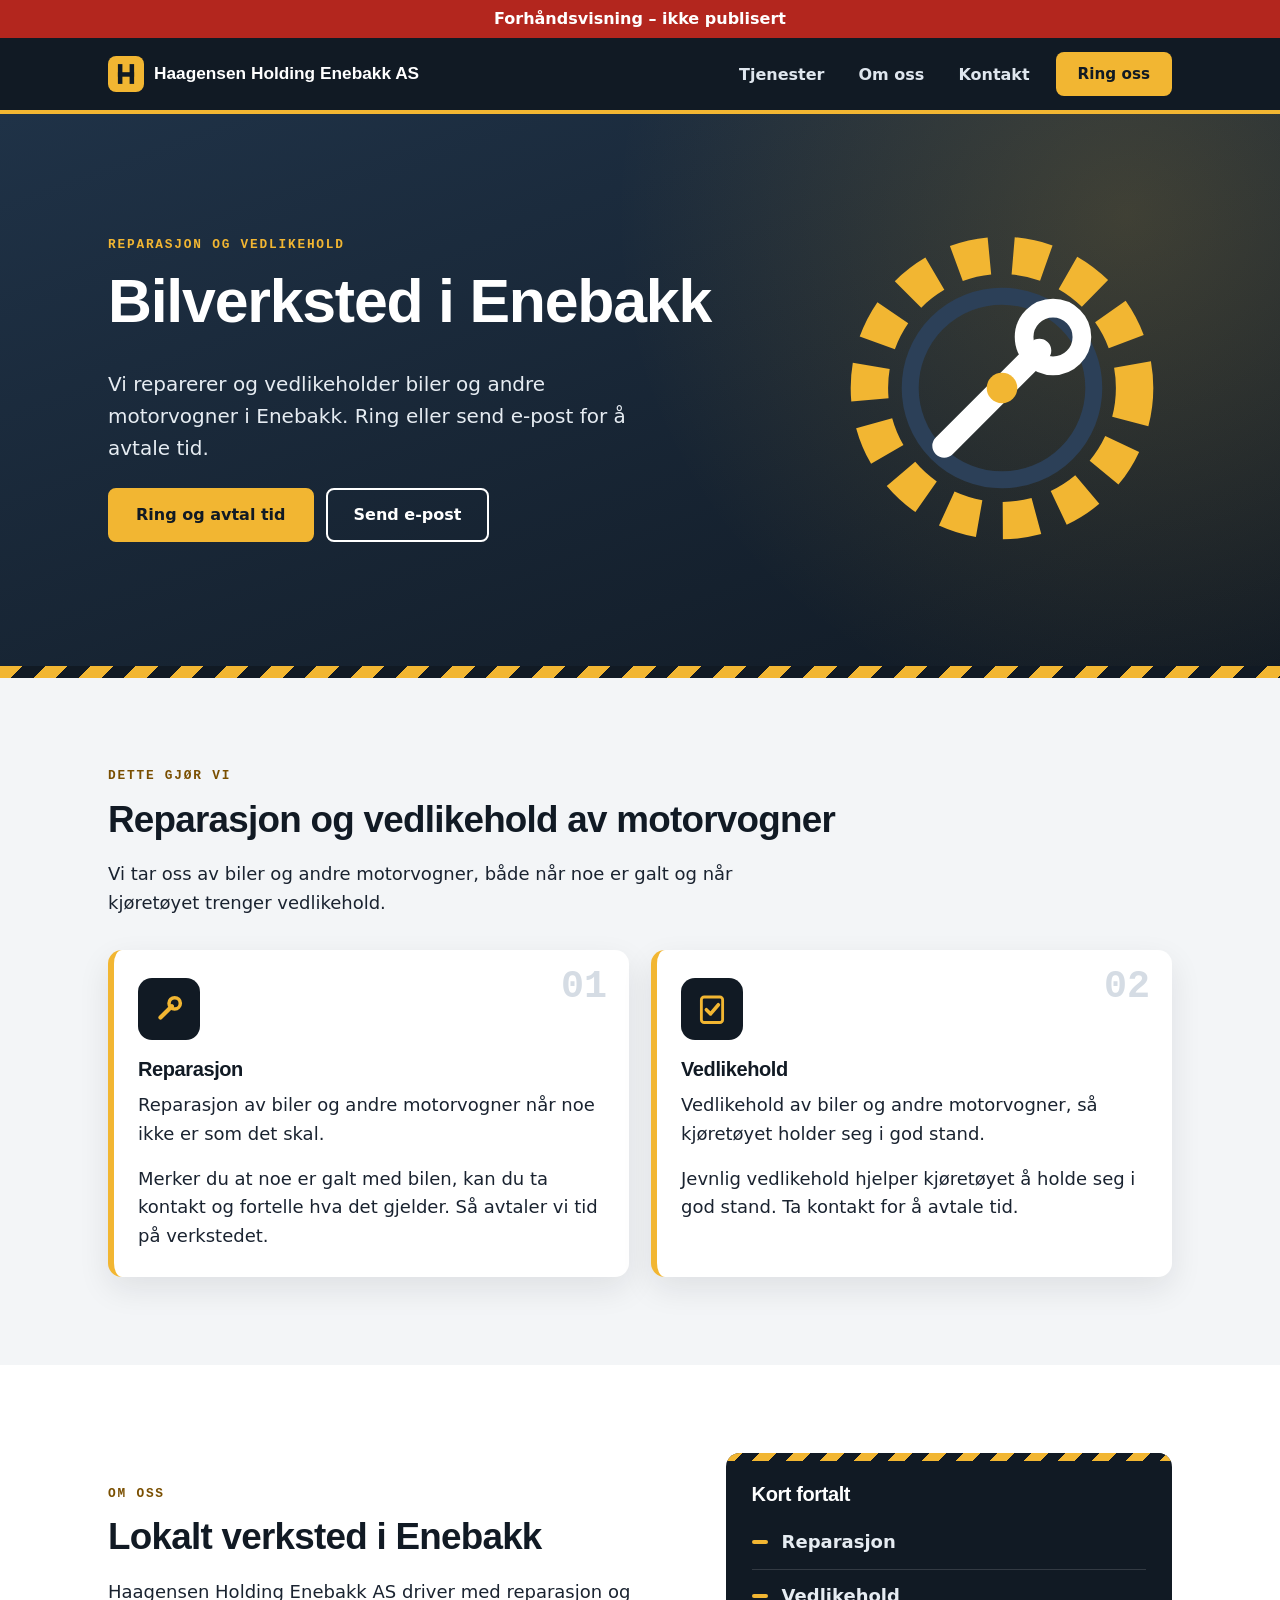
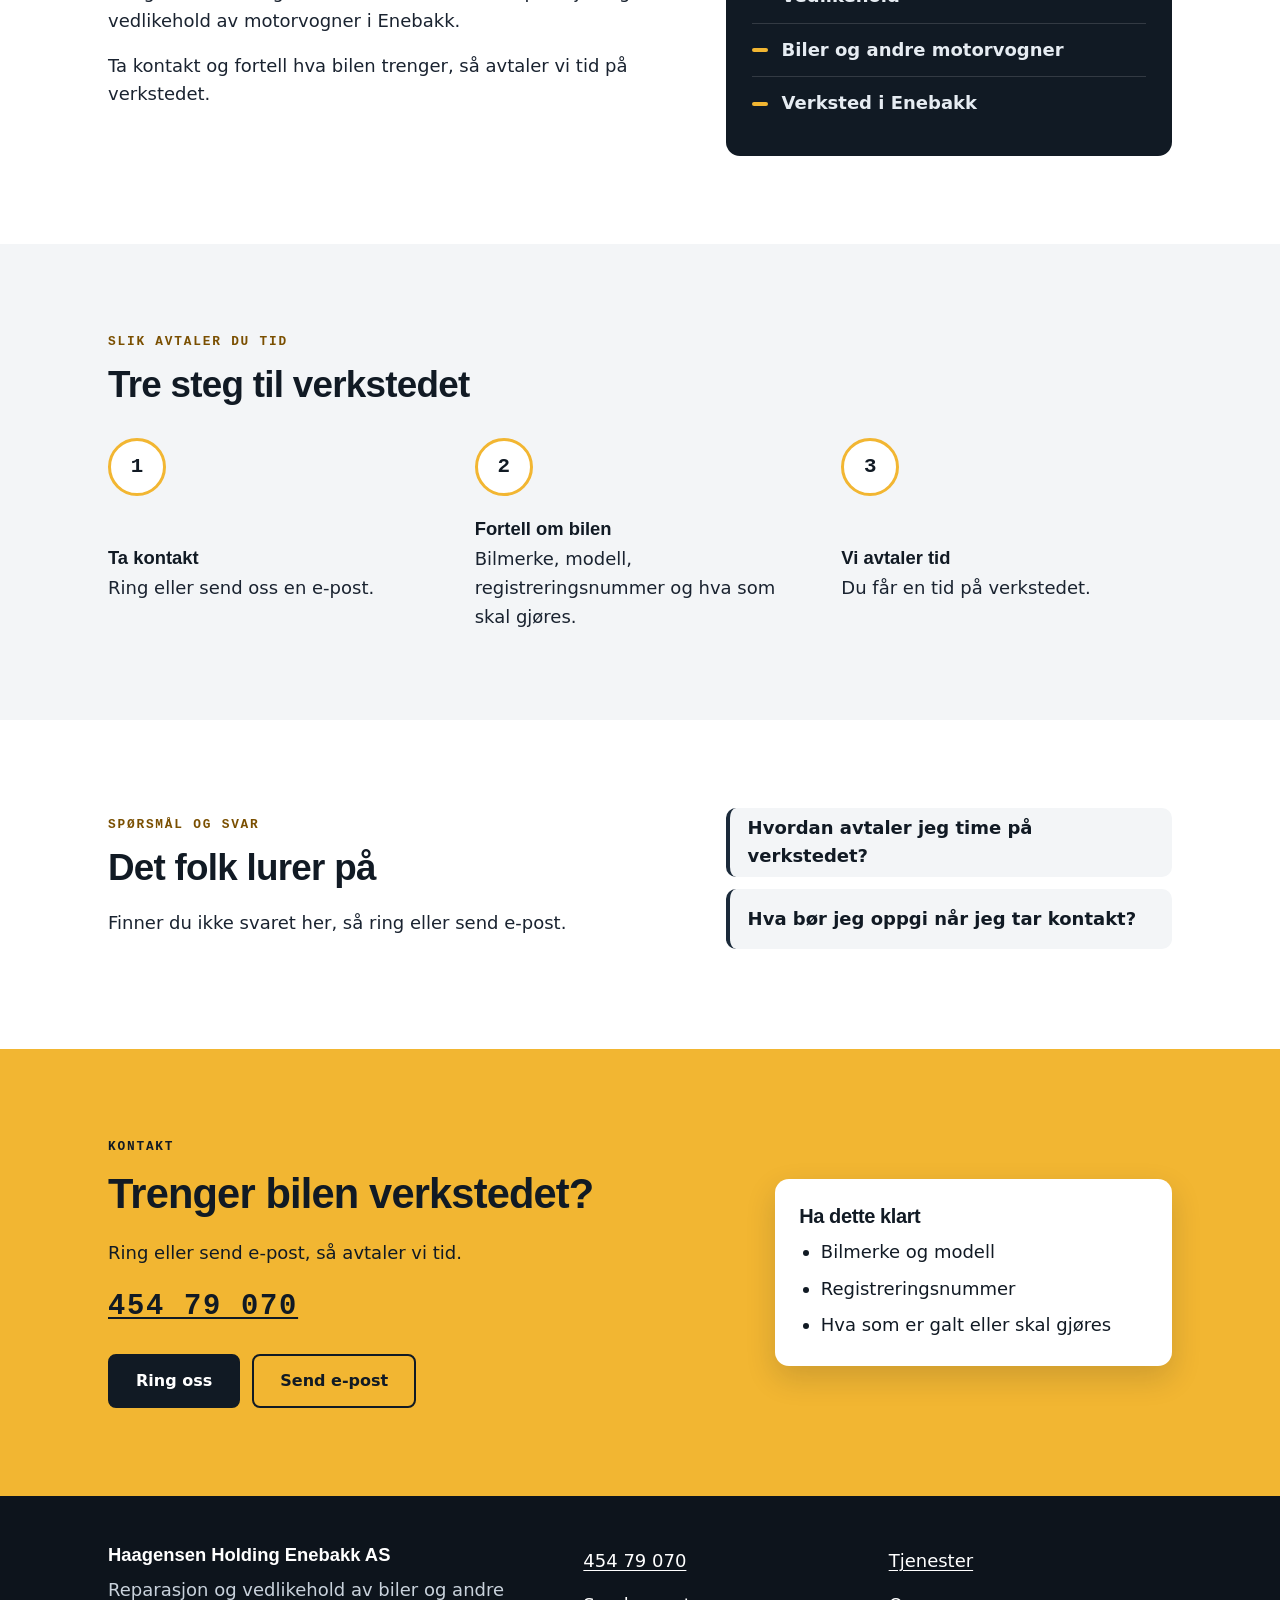
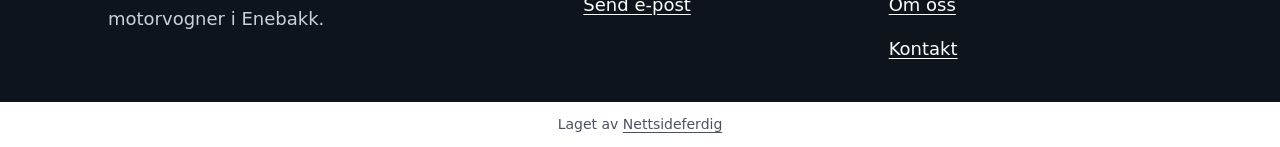
==== index.html @ ebe2b18f "Forhåndsvisning" ====
<!doctype html>
<html lang="nb">
<head>
<meta charset="utf-8">
<meta name="viewport" content="width=device-width, initial-scale=1">
<title>Bilverksted Enebakk – Haagensen Holding Enebakk AS</title>
<meta name="description" content="Bilverksted i Enebakk. Vi reparerer og vedlikeholder biler og andre motorvogner. Ta kontakt på telefon eller e-post for å avtale tid.">
<link rel="canonical" href="https://andersmathisen7-design.github.io/side-haagensen-holding-enebakk-as-47ea4298/">
<meta property="og:type" content="website">
<meta property="og:locale" content="nb_NO">
<meta property="og:site_name" content="Haagensen Holding Enebakk AS">
<meta property="og:title" content="Bilverksted Enebakk – Haagensen Holding Enebakk AS">
<meta property="og:description" content="Bilverksted i Enebakk. Vi reparerer og vedlikeholder biler og andre motorvogner. Ta kontakt på telefon eller e-post for å avtale tid.">
<meta property="og:url" content="https://andersmathisen7-design.github.io/side-haagensen-holding-enebakk-as-47ea4298/">
<meta http-equiv="Content-Security-Policy" content="default-src 'none'; style-src 'self'; img-src 'self'; manifest-src 'self'; worker-src 'self'; script-src 'self'">
<link rel="stylesheet" href="./style.css">
<meta name="theme-color" content="#1b2a3a">
<link rel="manifest" href="./manifest.webmanifest">
<link rel="icon" href="./icon.svg" type="image/svg+xml">
<script src="./pwa.js" defer></script>
<meta name="robots" content="noindex,nofollow">
<script type="application/ld+json">{"@context":"https://schema.org","@type":"AutoRepair","name":"Haagensen Holding Enebakk AS","description":"Bilverksted i Enebakk. Vi reparerer og vedlikeholder biler og andre motorvogner. Ta kontakt på telefon eller e-post for å avtale tid.","email":"post@haagensen-holding.no","areaServed":"Enebakk","url":"https://andersmathisen7-design.github.io/side-haagensen-holding-enebakk-as-47ea4298","telephone":"454 79 070"}</script>
</head>
<body>
<div class="forhandsstripe">Forhåndsvisning – ikke publisert</div>
<header class="topp"><div class="in"><a class="logo" href="./"><svg class="merke" viewBox="0 0 40 40" aria-hidden="true"><rect width="40" height="40" rx="9" fill="#f2b632"/><rect x="11" y="9" width="5" height="22" fill="#111a24"/><rect x="24" y="9" width="5" height="22" fill="#111a24"/><rect x="11" y="18" width="18" height="5" fill="#111a24"/></svg><span>Haagensen Holding Enebakk AS</span></a><a class="ring" href="tel:45479070">Ring oss</a><nav aria-label="Hovedmeny"><ul><li><a href="./#tjenester">Tjenester</a></li><li><a href="./#om-oss">Om oss</a></li><li><a href="./#kontakt">Kontakt</a></li></ul></nav></div></header>
<main>
<section class="hero"><div class="in"><div class="hero-tekst"><p class="over">Reparasjon og vedlikehold</p><h1>Bilverksted i Enebakk</h1><p class="ingress">Vi reparerer og vedlikeholder biler og andre motorvogner i Enebakk. Ring eller send e-post for å avtale tid.</p><div class="knapper"><a class="knapp" href="tel:45479070">Ring og avtal tid</a><a class="knapp lys" href="mailto:post@haagensen-holding.no">Send e-post</a></div></div><svg class="hero-dekor" viewBox="0 0 200 200" aria-hidden="true"><circle cx="100" cy="100" r="78" fill="none" stroke="#f2b632" stroke-width="22" stroke-dasharray="20 14"/><circle cx="100" cy="100" r="54" fill="none" stroke="#2c4058" stroke-width="10"/><line x1="66" y1="134" x2="122" y2="78" stroke="#ffffff" stroke-width="14" stroke-linecap="round"/><circle cx="130" cy="70" r="17" fill="none" stroke="#ffffff" stroke-width="11"/><circle cx="100" cy="100" r="9" fill="#f2b632"/></svg></div></section><section id="tjenester"><div class="in"><p class="over">Dette gjør vi</p><h2>Reparasjon og vedlikehold av motorvogner</h2><p>Vi tar oss av biler og andre motorvogner, både når noe er galt og når kjøretøyet trenger vedlikehold.</p><div class="kort-rutenett"><article class="tjeneste"><span class="nr" aria-hidden="true">01</span><div class="ikon" aria-hidden="true"><svg viewBox="0 0 48 48"><line x1="12" y1="36" x2="28" y2="20" stroke="currentColor" stroke-width="6" stroke-linecap="round"/><circle cx="32" cy="16" r="8" fill="none" stroke="currentColor" stroke-width="5"/></svg></div><h3>Reparasjon</h3><p>Reparasjon av biler og andre motorvogner når noe ikke er som det skal.</p><p>Merker du at noe er galt med bilen, kan du ta kontakt og fortelle hva det gjelder. Så avtaler vi tid på verkstedet.</p></article><article class="tjeneste"><span class="nr" aria-hidden="true">02</span><div class="ikon" aria-hidden="true"><svg viewBox="0 0 48 48"><rect x="9" y="7" width="30" height="36" rx="4" fill="none" stroke="currentColor" stroke-width="4"/><polyline points="16,25 22,31 33,18" fill="none" stroke="currentColor" stroke-width="5" stroke-linecap="round" stroke-linejoin="round"/></svg></div><h3>Vedlikehold</h3><p>Vedlikehold av biler og andre motorvogner, så kjøretøyet holder seg i god stand.</p><p>Jevnlig vedlikehold hjelper kjøretøyet å holde seg i god stand. Ta kontakt for å avtale tid.</p></article></div></div></section><section id="om-oss" class="hvit"><div class="in delt"><div><p class="over">Om oss</p><h2>Lokalt verksted i Enebakk</h2><p>Haagensen Holding Enebakk AS driver med reparasjon og vedlikehold av motorvogner i Enebakk.</p><p>Ta kontakt og fortell hva bilen trenger, så avtaler vi tid på verkstedet.</p></div><div class="skilt"><h3>Kort fortalt</h3><ul><li>Reparasjon</li><li>Vedlikehold</li><li>Biler og andre motorvogner</li><li>Verksted i Enebakk</li></ul></div></div></section><section><div class="in"><p class="over">Slik avtaler du tid</p><h2>Tre steg til verkstedet</h2><ol class="steg"><li><span class="nr" aria-hidden="true">1</span><div><strong>Ta kontakt</strong><p>Ring eller send oss en e-post.</p></div></li><li><span class="nr" aria-hidden="true">2</span><div><strong>Fortell om bilen</strong><p>Bilmerke, modell, registreringsnummer og hva som skal gjøres.</p></div></li><li><span class="nr" aria-hidden="true">3</span><div><strong>Vi avtaler tid</strong><p>Du får en tid på verkstedet.</p></div></li></ol></div></section><section class="hvit faq"><div class="in delt"><div><p class="over">Spørsmål og svar</p><h2>Det folk lurer på</h2><p>Finner du ikke svaret her, så ring eller send e-post.</p></div><div><details><summary>Hvordan avtaler jeg time på verkstedet?</summary><p>Ring eller send oss en e-post og fortell hva bilen trenger, så avtaler vi tid.</p></details><details><summary>Hva bør jeg oppgi når jeg tar kontakt?</summary><p>Oppgi gjerne bilmerke, modell og registreringsnummer, og kort hva som er galt eller hva som skal gjøres.</p></details></div></div></section><section id="kontakt" class="kontaktband"><div class="in"><div><p class="over">Kontakt</p><h2>Trenger bilen verkstedet?</h2><p>Ring eller send e-post, så avtaler vi tid.</p><p class="tlf"><a href="tel:45479070">454 79 070</a></p><div class="knapper"><a class="knapp mork" href="tel:45479070">Ring oss</a><a class="knapp strek" href="mailto:post@haagensen-holding.no">Send e-post</a></div></div><div class="lapp"><h3>Ha dette klart</h3><ul><li>Bilmerke og modell</li><li>Registreringsnummer</li><li>Hva som er galt eller skal gjøres</li></ul></div></div></section>
</main>
<footer class="bunn"><div class="in"><div><p><strong>Haagensen Holding Enebakk AS</strong></p><p>Reparasjon og vedlikehold av biler og andre motorvogner i Enebakk.</p></div><ul><li><a href="tel:45479070">454 79 070</a></li><li><a href="mailto:post@haagensen-holding.no">Send e-post</a></li></ul><nav aria-label="Sider"><ul><li><a href="./#tjenester">Tjenester</a></li><li><a href="./#om-oss">Om oss</a></li><li><a href="./#kontakt">Kontakt</a></li></ul></nav></div></footer>
<p class="nf-byra">Laget av <a href="https://nettsideferdig.no/">Nettsideferdig</a></p>
</body>
</html>
---- style.css ----
/* Fast fra Sidefabrikken: bestillingswidgeten. */
:root { --nf-farge: #1b2a3a; }
#nf-bestill [hidden] { display: none !important; }
#nf-bestill button { font: inherit; padding: 0.5rem 0.9rem; margin: 0.2rem; border: 1px solid var(--nf-farge); border-radius: 6px; background: #fff; color: var(--nf-farge); cursor: pointer; }
#nf-bestill button:disabled { opacity: 0.6; }
#nf-bestill .nf-knapp { background: var(--nf-farge); color: #fff; }
#nf-bestill .nf-tjeneste { display: block; width: 100%; text-align: left; }
#nf-bestill .nf-tjeneste small, #nf-bestill .nf-vare small { display: block; color: #555; }
#nf-bestill .nf-felt { display: block; margin: 0.5rem 0; }
#nf-bestill input, #nf-bestill select, #nf-bestill textarea { font: inherit; padding: 0.4rem; border: 1px solid #c5cad3; border-radius: 4px; display: block; width: 100%; max-width: 24rem; }
#nf-bestill input[type="checkbox"], #nf-bestill input[type="radio"] { display: inline-block; width: auto; margin: 0 0.4rem 0 0; vertical-align: middle; }
#nf-bestill .nf-rad { display: flex; flex-wrap: wrap; gap: 0.5rem; }
#nf-bestill .nf-vare { padding: 0.4rem 0; border-bottom: 1px solid #e3e6eb; }
#nf-bestill .nf-feil, #nf-bestill .nf-utsolgt { color: #b3261e; }
#nf-bestill .nf-test { background: #fff4e5; padding: 0.4rem 0.8rem; border-radius: 6px; }
#nf-bestill .nf-oppsummering { font-weight: 600; }
#nf-bestill .nf-faner { display: flex; flex-wrap: wrap; gap: 0.25rem; margin: 0.5rem 0 1rem; }
#nf-bestill .nf-fane.nf-valgt, #nf-bestill .nf-dag.nf-valgt { background: var(--nf-farge); color: #fff; }
#nf-bestill .nf-adresse { position: relative; max-width: 24rem; }
#nf-bestill .nf-forslag { position: absolute; top: 100%; left: 0; right: 0; z-index: 10; max-height: 15rem; overflow-y: auto; background: #fff; border: 1px solid #c5cad3; border-radius: 4px; box-shadow: 0 4px 12px rgba(0, 0, 0, 0.15); }
#nf-bestill .nf-forslag button { display: block; width: 100%; margin: 0; border: 0; border-radius: 0; padding: 0.5rem 0.75rem; text-align: left; color: inherit; }
#nf-bestill .nf-forslag button:hover, #nf-bestill .nf-forslag button:focus { background: #f4f7fb; }
#nf-bestill .nf-dager { display: flex; flex-wrap: wrap; gap: 0.25rem; margin: 0.5rem 0; }
#nf-bestill .nf-dag.nf-full { text-decoration: line-through; color: #777; border-color: #c5cad3; }
#nf-bestill .nf-tillegg { margin: 0.5rem 0; }
#nf-bestill .nf-sporsmal { margin: 0.8rem 0; }
#nf-bestill .nf-hjelp { display: block; font-size: 0.875rem; color: #666; margin: 0.15rem 0 0.25rem; }
#nf-bestill .nf-sum { font-weight: 700; font-size: 1.15rem; }
#nf-bestill .nf-ja-nei { display: flex; gap: 1.5rem; margin-top: 0.25rem; }
.prisliste table { border-collapse: collapse; width: 100%; max-width: 36rem; }
.prisliste th, .prisliste td { text-align: left; padding: 0.4rem 0.6rem 0.4rem 0; border-bottom: 1px solid #e3e6eb; vertical-align: top; }
.prisliste td:last-child, .prisliste th:last-child { text-align: right; white-space: nowrap; padding-right: 0; }
.prisliste small { color: #555; }
.prisliste .prisinfo { font-size: 0.875rem; color: #555; }

main > section.melding, main > section.bestill { box-sizing: border-box; max-width: 42rem; margin: 0 auto; padding: 2.5rem 1.25rem 3.5rem; }
.nf-skjema .nf-felt { display: block; margin: 0.75rem 0; }
.nf-skjema label, .nf-skjema legend { display: block; font-weight: 600; }
.nf-skjema fieldset { border: 0; padding: 0; margin: 0.75rem 0; min-width: 0; }
.nf-skjema fieldset label { font-weight: 400; }
.nf-skjema input, .nf-skjema textarea { font: inherit; padding: 0.5rem; border: 1px solid #c5cad3; border-radius: 4px; display: block; width: 100%; max-width: 32rem; }
.nf-skjema input[type="radio"] { display: inline-block; width: auto; margin: 0 0.4rem 0 0; vertical-align: middle; }
.nf-skjema input:focus, .nf-skjema textarea:focus { outline: 2px solid var(--nf-farge); outline-offset: 1px; }
.nf-skjema button { font: inherit; font-weight: 600; border: 0; cursor: pointer; padding: 0.85rem 1.5rem; border-radius: 6px; background: var(--nf-farge); color: #fff; min-height: 44px; }
.nf-skjema .nf-info { font-size: 0.875rem; color: #555; }

/* Designet */
*{box-sizing:border-box}body{margin:0;font-family:system-ui,Segoe UI,Helvetica,Arial,sans-serif;font-size:17px;line-height:1.6;color:#1a2330;background:#f3f5f7}img{display:block;width:100%;height:auto}h1,h2,h3{font-family:Helvetica Neue,Helvetica,Arial,system-ui,sans-serif;font-weight:800;line-height:1.1;letter-spacing:-.02em;color:#111a24;margin:0 0 .55em}h1{font-size:2.5rem}h2{font-size:1.85rem}h3{font-size:1.25rem}p{margin:0 0 1rem;max-width:62ch}a{color:#1b2a3a;text-underline-offset:3px}a:focus-visible,summary:focus-visible{outline:3px solid #f2b632;outline-offset:3px}.in{width:100%;max-width:1120px;margin:0 auto;padding:0 18px}section{padding:60px 0}.hvit{background:#fff}.over{font-family:ui-monospace,SFMono-Regular,Menlo,Consolas,monospace;text-transform:uppercase;letter-spacing:.14em;font-size:.8rem;font-weight:700;color:#7a4f00;margin:0 0 .8rem}.topp{background:#111a24;color:#fff;border-bottom:4px solid #f2b632}.topp .in{display:flex;flex-wrap:wrap;align-items:center;justify-content:space-between;gap:0 12px;padding:8px 14px 2px}.logo{display:flex;align-items:center;gap:10px;min-height:48px;max-width:230px;color:#fff;text-decoration:none;font-family:Helvetica Neue,Helvetica,Arial,sans-serif;font-weight:800;font-size:.98rem;line-height:1.15}.merke{width:36px;height:36px;flex:none}.topp a.ring{display:inline-flex;align-items:center;justify-content:center;min-height:44px;padding:8px 16px;border-radius:8px;background:#f2b632;color:#111a24;font-weight:800;font-size:.95rem;text-decoration:none;white-space:nowrap}.topp a.ring:hover{background:#ffc94d}.topp nav{width:100%;margin-left:-8px}.topp nav ul{list-style:none;margin:0;padding:0;display:flex;flex-wrap:wrap;gap:0}.topp nav a{display:inline-flex;align-items:center;min-height:44px;padding:6px 8px;color:#dfe6ee;font-weight:600;font-size:.92rem;text-decoration:none}.topp nav a:hover{color:#fff;text-decoration:underline}.hero{position:relative;overflow:hidden;background-color:#1b2a3a;background-image:radial-gradient(circle at 88% 18%,rgba(242,182,50,.18) 0,rgba(242,182,50,0) 42%),linear-gradient(160deg,#1f3247 0%,#111a24 100%);color:#e6ecf2;padding:64px 0 84px}.hero::after{content:"";position:absolute;left:0;right:0;bottom:0;height:12px;background:repeating-linear-gradient(135deg,#f2b632 0 16px,#111a24 16px 32px)}.hero .in{position:relative;display:grid;grid-template-columns:1fr;gap:32px;align-items:center}.hero-tekst{position:relative;z-index:1}.hero h1{color:#fff;font-size:2.7rem}.hero .over{color:#f2b632}.hero .ingress{font-size:1.12rem;color:#e6ecf2;max-width:44ch}.hero-dekor{position:absolute;right:-80px;top:-70px;width:240px;height:240px;opacity:.2}.knapper{display:flex;flex-wrap:wrap;gap:12px;margin-top:1.5rem}.knapp{display:inline-flex;align-items:center;justify-content:center;flex:1 1 200px;max-width:340px;min-height:52px;padding:12px 26px;border-radius:8px;border:2px solid #f2b632;background:#f2b632;color:#111a24;font-family:inherit;font-weight:800;font-size:1rem;text-decoration:none}.knapp:hover{background:#ffc94d;border-color:#ffc94d}.knapp.lys{background:transparent;color:#fff;border-color:#fff}.knapp.lys:hover{background:#fff;color:#111a24}.knapp.mork{background:#111a24;border-color:#111a24;color:#fff}.knapp.mork:hover{background:#1f3247;border-color:#1f3247}.knapp.strek{background:transparent;border-color:#111a24;color:#111a24}.knapp.strek:hover{background:#111a24;color:#fff}.kort-rutenett{display:grid;grid-template-columns:1fr;gap:22px;margin-top:2rem}.tjeneste{position:relative;background:#fff;border-radius:14px;padding:28px 24px 26px;border-left:6px solid #f2b632;box-shadow:0 12px 32px rgba(17,26,36,.09)}.tjeneste p:last-child{margin-bottom:0}.ikon{display:flex;align-items:center;justify-content:center;width:62px;height:62px;margin-bottom:18px;border-radius:14px;background:#111a24;color:#f2b632}.ikon svg{width:34px;height:34px}.tjeneste .nr{position:absolute;right:22px;top:18px;font-family:ui-monospace,SFMono-Regular,Menlo,Consolas,monospace;font-size:2.4rem;font-weight:800;line-height:1;color:#d5dce4}.delt{display:grid;grid-template-columns:1fr;gap:30px;align-items:center}.skilt{position:relative;overflow:hidden;background:#111a24;color:#e6ecf2;border-radius:14px;padding:30px 26px 26px}.skilt::before{content:"";position:absolute;left:0;right:0;top:0;height:8px;background:repeating-linear-gradient(135deg,#f2b632 0 12px,#111a24 12px 24px)}.skilt h3{color:#fff}.skilt ul{list-style:none;margin:0;padding:0}.skilt li{position:relative;padding:12px 0 12px 30px;border-bottom:1px solid rgba(255,255,255,.14);font-weight:600}.skilt li:last-child{border-bottom:0}.skilt li::before{content:"";position:absolute;left:0;top:50%;width:16px;height:4px;margin-top:-2px;border-radius:2px;background:#f2b632}.steg{list-style:none;margin:2rem 0 0;padding:0;display:grid;grid-template-columns:1fr;gap:22px}.steg li{display:grid;grid-template-columns:58px 1fr;gap:16px;align-items:start}.steg .nr{display:flex;align-items:center;justify-content:center;width:58px;height:58px;border-radius:50%;border:3px solid #f2b632;background:#fff;font-family:ui-monospace,SFMono-Regular,Menlo,Consolas,monospace;font-weight:800;font-size:1.3rem;color:#111a24}.steg strong{display:block;margin:4px 0 2px;font-family:Helvetica Neue,Helvetica,Arial,sans-serif;font-size:1.15rem;color:#111a24}.steg p{margin:0}.faq details{background:#f3f5f7;border-radius:10px;padding:6px 18px;margin-bottom:12px;border-left:4px solid #1b2a3a}.faq summary{display:flex;align-items:center;min-height:48px;cursor:pointer;font-weight:700;color:#111a24}.faq details p{padding-bottom:8px}.kontaktband{position:relative;background:#f2b632;color:#111a24}.kontaktband .in{display:grid;grid-template-columns:1fr;gap:30px;align-items:center}.kontaktband h2{font-size:2.1rem}.kontaktband .over{color:#111a24}.kontaktband a:focus-visible{outline-color:#111a24}.tlf{margin:0 0 .3rem;font-family:ui-monospace,SFMono-Regular,Menlo,Consolas,monospace;font-size:1.5rem;font-weight:800;letter-spacing:.06em}.tlf a{display:inline-flex;align-items:center;min-height:44px;color:#111a24}.lapp{background:#fff;border-radius:14px;padding:26px 24px;box-shadow:0 12px 30px rgba(17,26,36,.16)}.lapp ul{margin:0;padding:0 0 0 1.2em}.lapp li{margin-bottom:.5rem}.lapp li:last-child{margin-bottom:0}.bunn{background:#0d141c;color:#c9d2dc;padding:44px 0 30px}.bunn .in{display:grid;grid-template-columns:1fr;gap:22px}.bunn strong{font-family:Helvetica Neue,Helvetica,Arial,sans-serif;font-size:1.15rem;color:#fff}.bunn p{margin-bottom:.4rem}.bunn a{color:#fff}.bunn ul{list-style:none;margin:0;padding:0}.bunn li a,.bunn a.lenke{display:inline-flex;align-items:center;min-height:44px}@media(min-width:640px){.kort-rutenett{grid-template-columns:1fr 1fr}.bunn .in{grid-template-columns:1.4fr 1fr}}@media(min-width:900px){body{font-size:18px}.in{padding:0 28px}section{padding:88px 0}h1{font-size:3rem}h2{font-size:2.3rem}.topp .in{flex-wrap:nowrap;padding:12px 28px}.logo{max-width:none;font-size:1.08rem}.topp nav{order:2;width:auto;margin-left:auto}.topp nav ul{gap:6px}.topp nav a{padding:8px 14px;font-size:1rem}.topp a.ring{order:3;padding:8px 22px}.hero{padding:104px 0 120px}.hero .in{grid-template-columns:1.3fr .7fr;gap:48px}.hero h1{font-size:3.8rem}.hero .ingress{font-size:1.25rem}.hero-dekor{position:static;width:100%;height:auto;max-width:340px;justify-self:end;opacity:1}.knapp{flex:0 1 auto}.delt{grid-template-columns:1.1fr .9fr;gap:72px}.steg{grid-template-columns:repeat(3,1fr);gap:36px}.steg li{grid-template-columns:1fr;gap:14px}.kontaktband .in{grid-template-columns:1.2fr .8fr;gap:72px}.kontaktband h2{font-size:2.6rem}.tlf{font-size:1.8rem}.bunn .in{grid-template-columns:1.6fr 1fr 1fr}}

/* Fast fra Sidefabrikken */
.forhandsstripe { display: block !important; position: relative !important; z-index: 2147483647 !important; background: #b3261e !important; color: #fff !important; text-align: center !important; padding: 0.5rem 1rem !important; font: 600 1rem/1.4 system-ui, sans-serif !important; visibility: visible !important; opacity: 1 !important; max-height: none !important; height: auto !important; min-height: 0 !important; overflow: visible !important; margin: 0 !important; top: auto !important; left: auto !important; right: auto !important; bottom: auto !important; width: auto !important; transform: none !important; clip-path: none !important; filter: none !important; text-indent: 0 !important; font-size: 1rem !important; }
.nf-byra { display: block !important; position: static !important; inset: auto !important; z-index: auto !important; background: #fff !important; color: #4a5160 !important; text-align: center !important; padding: 0.75rem 1rem !important; margin: 0 !important; width: auto !important; max-width: none !important; height: auto !important; min-height: 0 !important; max-height: none !important; overflow: visible !important; visibility: visible !important; opacity: 1 !important; transform: none !important; clip-path: none !important; filter: none !important; font: 400 0.875rem/1.5 system-ui, sans-serif !important; letter-spacing: normal !important; text-indent: 0 !important; text-transform: none !important; }
.nf-byra a { display: inline !important; position: static !important; color: inherit !important; text-decoration: underline !important; font: inherit !important; visibility: visible !important; opacity: 1 !important; pointer-events: auto !important; }
.nf-felle { display: none !important; position: absolute !important; left: -10000px !important; width: 1px !important; height: 1px !important; overflow: hidden !important; }
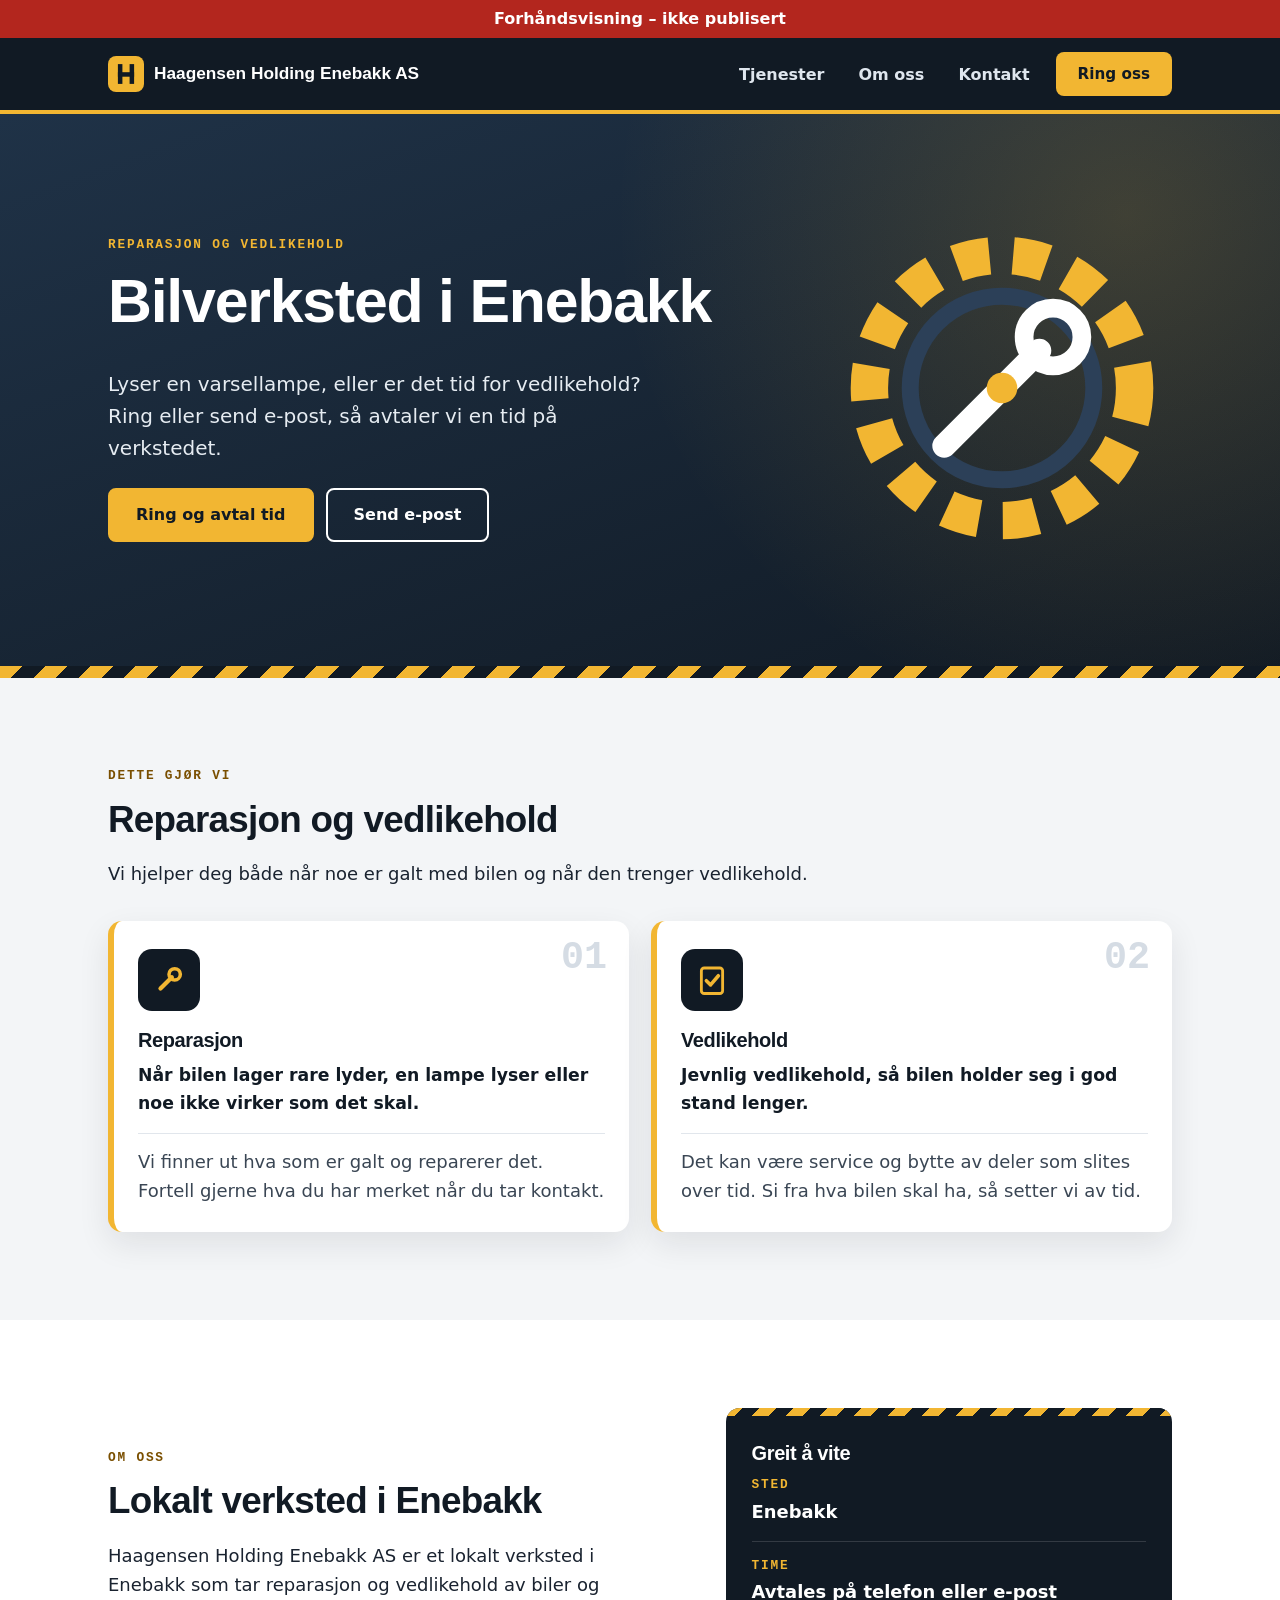
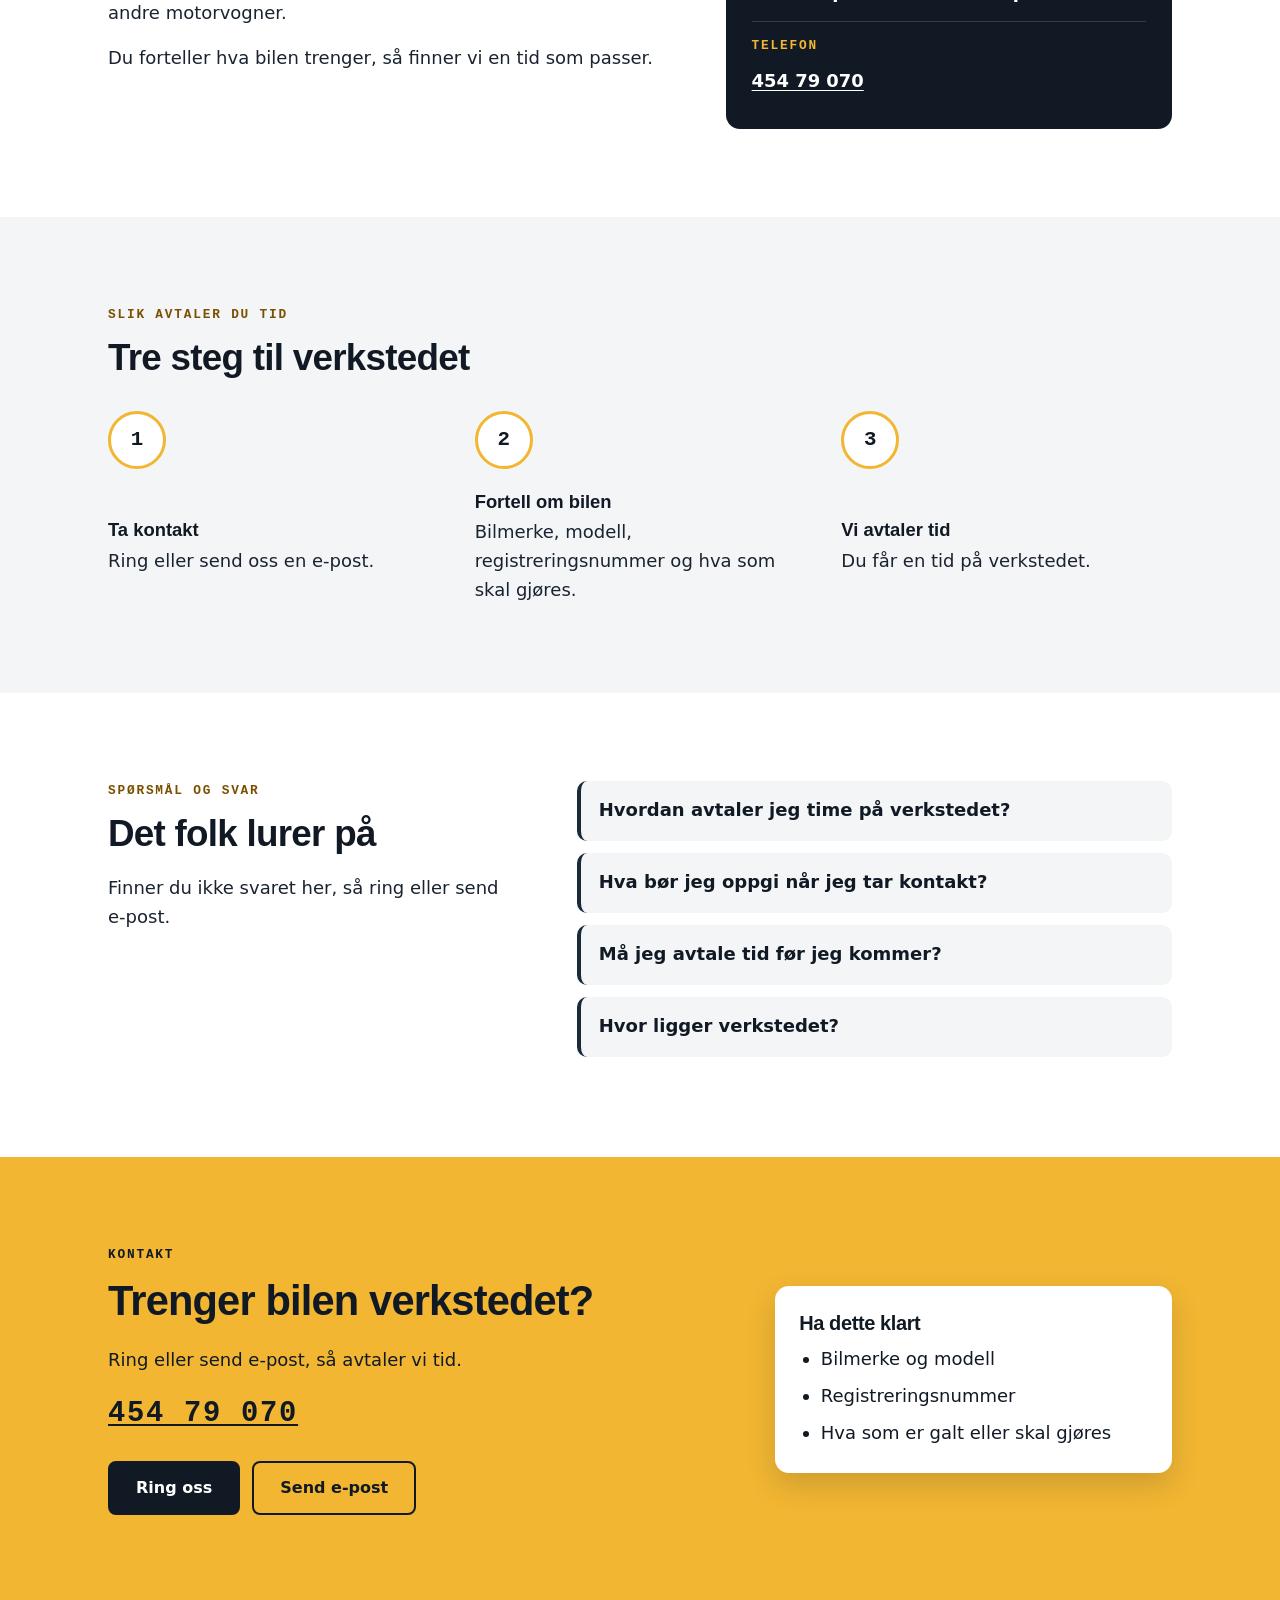
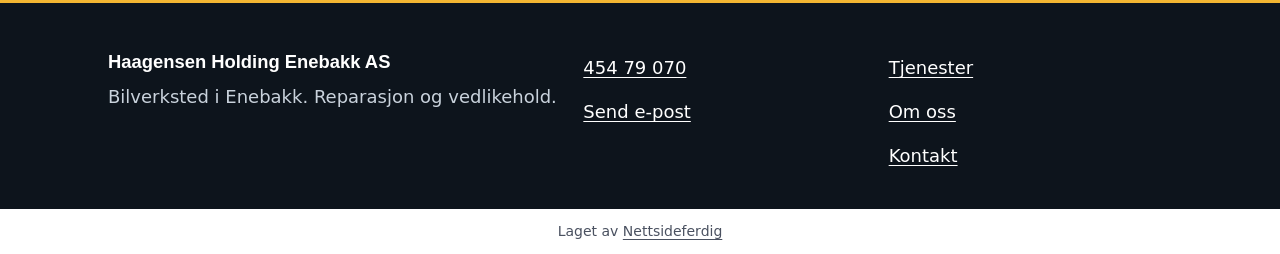
==== commit b37ee13e: "Forhåndsvisning" ====
--- a/index.html
+++ b/index.html
@@ -25,9 +25,9 @@
 <div class="forhandsstripe">Forhåndsvisning – ikke publisert</div>
 <header class="topp"><div class="in"><a class="logo" href="./"><svg class="merke" viewBox="0 0 40 40" aria-hidden="true"><rect width="40" height="40" rx="9" fill="#f2b632"/><rect x="11" y="9" width="5" height="22" fill="#111a24"/><rect x="24" y="9" width="5" height="22" fill="#111a24"/><rect x="11" y="18" width="18" height="5" fill="#111a24"/></svg><span>Haagensen Holding Enebakk AS</span></a><a class="ring" href="tel:45479070">Ring oss</a><nav aria-label="Hovedmeny"><ul><li><a href="./#tjenester">Tjenester</a></li><li><a href="./#om-oss">Om oss</a></li><li><a href="./#kontakt">Kontakt</a></li></ul></nav></div></header>
 <main>
-<section class="hero"><div class="in"><div class="hero-tekst"><p class="over">Reparasjon og vedlikehold</p><h1>Bilverksted i Enebakk</h1><p class="ingress">Vi reparerer og vedlikeholder biler og andre motorvogner i Enebakk. Ring eller send e-post for å avtale tid.</p><div class="knapper"><a class="knapp" href="tel:45479070">Ring og avtal tid</a><a class="knapp lys" href="mailto:post@haagensen-holding.no">Send e-post</a></div></div><svg class="hero-dekor" viewBox="0 0 200 200" aria-hidden="true"><circle cx="100" cy="100" r="78" fill="none" stroke="#f2b632" stroke-width="22" stroke-dasharray="20 14"/><circle cx="100" cy="100" r="54" fill="none" stroke="#2c4058" stroke-width="10"/><line x1="66" y1="134" x2="122" y2="78" stroke="#ffffff" stroke-width="14" stroke-linecap="round"/><circle cx="130" cy="70" r="17" fill="none" stroke="#ffffff" stroke-width="11"/><circle cx="100" cy="100" r="9" fill="#f2b632"/></svg></div></section><section id="tjenester"><div class="in"><p class="over">Dette gjør vi</p><h2>Reparasjon og vedlikehold av motorvogner</h2><p>Vi tar oss av biler og andre motorvogner, både når noe er galt og når kjøretøyet trenger vedlikehold.</p><div class="kort-rutenett"><article class="tjeneste"><span class="nr" aria-hidden="true">01</span><div class="ikon" aria-hidden="true"><svg viewBox="0 0 48 48"><line x1="12" y1="36" x2="28" y2="20" stroke="currentColor" stroke-width="6" stroke-linecap="round"/><circle cx="32" cy="16" r="8" fill="none" stroke="currentColor" stroke-width="5"/></svg></div><h3>Reparasjon</h3><p>Reparasjon av biler og andre motorvogner når noe ikke er som det skal.</p><p>Merker du at noe er galt med bilen, kan du ta kontakt og fortelle hva det gjelder. Så avtaler vi tid på verkstedet.</p></article><article class="tjeneste"><span class="nr" aria-hidden="true">02</span><div class="ikon" aria-hidden="true"><svg viewBox="0 0 48 48"><rect x="9" y="7" width="30" height="36" rx="4" fill="none" stroke="currentColor" stroke-width="4"/><polyline points="16,25 22,31 33,18" fill="none" stroke="currentColor" stroke-width="5" stroke-linecap="round" stroke-linejoin="round"/></svg></div><h3>Vedlikehold</h3><p>Vedlikehold av biler og andre motorvogner, så kjøretøyet holder seg i god stand.</p><p>Jevnlig vedlikehold hjelper kjøretøyet å holde seg i god stand. Ta kontakt for å avtale tid.</p></article></div></div></section><section id="om-oss" class="hvit"><div class="in delt"><div><p class="over">Om oss</p><h2>Lokalt verksted i Enebakk</h2><p>Haagensen Holding Enebakk AS driver med reparasjon og vedlikehold av motorvogner i Enebakk.</p><p>Ta kontakt og fortell hva bilen trenger, så avtaler vi tid på verkstedet.</p></div><div class="skilt"><h3>Kort fortalt</h3><ul><li>Reparasjon</li><li>Vedlikehold</li><li>Biler og andre motorvogner</li><li>Verksted i Enebakk</li></ul></div></div></section><section><div class="in"><p class="over">Slik avtaler du tid</p><h2>Tre steg til verkstedet</h2><ol class="steg"><li><span class="nr" aria-hidden="true">1</span><div><strong>Ta kontakt</strong><p>Ring eller send oss en e-post.</p></div></li><li><span class="nr" aria-hidden="true">2</span><div><strong>Fortell om bilen</strong><p>Bilmerke, modell, registreringsnummer og hva som skal gjøres.</p></div></li><li><span class="nr" aria-hidden="true">3</span><div><strong>Vi avtaler tid</strong><p>Du får en tid på verkstedet.</p></div></li></ol></div></section><section class="hvit faq"><div class="in delt"><div><p class="over">Spørsmål og svar</p><h2>Det folk lurer på</h2><p>Finner du ikke svaret her, så ring eller send e-post.</p></div><div><details><summary>Hvordan avtaler jeg time på verkstedet?</summary><p>Ring eller send oss en e-post og fortell hva bilen trenger, så avtaler vi tid.</p></details><details><summary>Hva bør jeg oppgi når jeg tar kontakt?</summary><p>Oppgi gjerne bilmerke, modell og registreringsnummer, og kort hva som er galt eller hva som skal gjøres.</p></details></div></div></section><section id="kontakt" class="kontaktband"><div class="in"><div><p class="over">Kontakt</p><h2>Trenger bilen verkstedet?</h2><p>Ring eller send e-post, så avtaler vi tid.</p><p class="tlf"><a href="tel:45479070">454 79 070</a></p><div class="knapper"><a class="knapp mork" href="tel:45479070">Ring oss</a><a class="knapp strek" href="mailto:post@haagensen-holding.no">Send e-post</a></div></div><div class="lapp"><h3>Ha dette klart</h3><ul><li>Bilmerke og modell</li><li>Registreringsnummer</li><li>Hva som er galt eller skal gjøres</li></ul></div></div></section>
+<section class="hero"><div class="in"><div class="hero-tekst"><p class="over">Reparasjon og vedlikehold</p><h1>Bilverksted i Enebakk</h1><p class="ingress">Lyser en varsellampe, eller er det tid for vedlikehold? Ring eller send e-post, så avtaler vi en tid på verkstedet.</p><div class="knapper"><a class="knapp" href="tel:45479070">Ring og avtal tid</a><a class="knapp lys" href="mailto:post@haagensen-holding.no">Send e-post</a></div></div><svg class="hero-dekor" viewBox="0 0 200 200" aria-hidden="true"><circle cx="100" cy="100" r="78" fill="none" stroke="#f2b632" stroke-width="22" stroke-dasharray="20 14"/><circle cx="100" cy="100" r="54" fill="none" stroke="#2c4058" stroke-width="10"/><line x1="66" y1="134" x2="122" y2="78" stroke="#ffffff" stroke-width="14" stroke-linecap="round"/><circle cx="130" cy="70" r="17" fill="none" stroke="#ffffff" stroke-width="11"/><circle cx="100" cy="100" r="9" fill="#f2b632"/></svg></div></section><section id="tjenester"><div class="in"><p class="over">Dette gjør vi</p><h2>Reparasjon og vedlikehold</h2><p>Vi hjelper deg både når noe er galt med bilen og når den trenger vedlikehold.</p><div class="kort-rutenett"><article class="tjeneste"><span class="nr" aria-hidden="true">01</span><div class="ikon" aria-hidden="true"><svg viewBox="0 0 48 48"><line x1="12" y1="36" x2="28" y2="20" stroke="currentColor" stroke-width="6" stroke-linecap="round"/><circle cx="32" cy="16" r="8" fill="none" stroke="currentColor" stroke-width="5"/></svg></div><h3>Reparasjon</h3><p class="kort">Når bilen lager rare lyder, en lampe lyser eller noe ikke virker som det skal.</p><p class="inngar">Vi finner ut hva som er galt og reparerer det. Fortell gjerne hva du har merket når du tar kontakt.</p></article><article class="tjeneste"><span class="nr" aria-hidden="true">02</span><div class="ikon" aria-hidden="true"><svg viewBox="0 0 48 48"><rect x="9" y="7" width="30" height="36" rx="4" fill="none" stroke="currentColor" stroke-width="4"/><polyline points="16,25 22,31 33,18" fill="none" stroke="currentColor" stroke-width="5" stroke-linecap="round" stroke-linejoin="round"/></svg></div><h3>Vedlikehold</h3><p class="kort">Jevnlig vedlikehold, så bilen holder seg i god stand lenger.</p><p class="inngar">Det kan være service og bytte av deler som slites over tid. Si fra hva bilen skal ha, så setter vi av tid.</p></article></div></div></section><section id="om-oss" class="hvit"><div class="in delt"><div><p class="over">Om oss</p><h2>Lokalt verksted i Enebakk</h2><p>Haagensen Holding Enebakk AS er et lokalt verksted i Enebakk som tar reparasjon og vedlikehold av biler og andre motorvogner.</p><p>Du forteller hva bilen trenger, så finner vi en tid som passer.</p></div><div class="skilt"><h3>Greit å vite</h3><dl><dt>Sted</dt><dd>Enebakk</dd><dt>Time</dt><dd>Avtales på telefon eller e-post</dd><dt>Telefon</dt><dd><a href="tel:45479070">454 79 070</a></dd></dl></div></div></section><section><div class="in"><p class="over">Slik avtaler du tid</p><h2>Tre steg til verkstedet</h2><ol class="steg"><li><span class="nr" aria-hidden="true">1</span><div><strong>Ta kontakt</strong><p>Ring eller send oss en e-post.</p></div></li><li><span class="nr" aria-hidden="true">2</span><div><strong>Fortell om bilen</strong><p>Bilmerke, modell, registreringsnummer og hva som skal gjøres.</p></div></li><li><span class="nr" aria-hidden="true">3</span><div><strong>Vi avtaler tid</strong><p>Du får en tid på verkstedet.</p></div></li></ol></div></section><section class="hvit faq"><div class="in delt"><div><p class="over">Spørsmål og svar</p><h2>Det folk lurer på</h2><p>Finner du ikke svaret her, så ring eller send e-post.</p></div><div><details><summary>Hvordan avtaler jeg time på verkstedet?</summary><p>Ring eller send oss en e-post og fortell hva bilen trenger, så avtaler vi tid.</p></details><details><summary>Hva bør jeg oppgi når jeg tar kontakt?</summary><p>Oppgi gjerne bilmerke, modell og registreringsnummer, og kort hva som er galt eller hva som skal gjøres.</p></details><details><summary>Må jeg avtale tid før jeg kommer?</summary><p>Ja, ta kontakt først, så finner vi en tid som passer for deg og verkstedet.</p></details><details><summary>Hvor ligger verkstedet?</summary><p>Verkstedet ligger i Enebakk.</p></details></div></div></section><section id="kontakt" class="kontaktband"><div class="in"><div><p class="over">Kontakt</p><h2>Trenger bilen verkstedet?</h2><p>Ring eller send e-post, så avtaler vi tid.</p><p class="tlf"><a href="tel:45479070">454 79 070</a></p><div class="knapper"><a class="knapp mork" href="tel:45479070">Ring oss</a><a class="knapp strek" href="mailto:post@haagensen-holding.no">Send e-post</a></div></div><div class="lapp"><h3>Ha dette klart</h3><ul><li>Bilmerke og modell</li><li>Registreringsnummer</li><li>Hva som er galt eller skal gjøres</li></ul></div></div></section>
 </main>
-<footer class="bunn"><div class="in"><div><p><strong>Haagensen Holding Enebakk AS</strong></p><p>Reparasjon og vedlikehold av biler og andre motorvogner i Enebakk.</p></div><ul><li><a href="tel:45479070">454 79 070</a></li><li><a href="mailto:post@haagensen-holding.no">Send e-post</a></li></ul><nav aria-label="Sider"><ul><li><a href="./#tjenester">Tjenester</a></li><li><a href="./#om-oss">Om oss</a></li><li><a href="./#kontakt">Kontakt</a></li></ul></nav></div></footer>
+<footer class="bunn"><div class="in"><div><p><strong>Haagensen Holding Enebakk AS</strong></p><p>Bilverksted i Enebakk. Reparasjon og vedlikehold.</p></div><ul><li><a href="tel:45479070">454 79 070</a></li><li><a href="mailto:post@haagensen-holding.no">Send e-post</a></li></ul><nav aria-label="Sider"><ul><li><a href="./#tjenester">Tjenester</a></li><li><a href="./#om-oss">Om oss</a></li><li><a href="./#kontakt">Kontakt</a></li></ul></nav></div></footer>
 <p class="nf-byra">Laget av <a href="https://nettsideferdig.no/">Nettsideferdig</a></p>
 </body>
 </html>
--- a/style.css
+++ b/style.css
@@ -45,7 +45,7 @@
 .nf-skjema .nf-info { font-size: 0.875rem; color: #555; }
 
 /* Designet */
-*{box-sizing:border-box}body{margin:0;font-family:system-ui,Segoe UI,Helvetica,Arial,sans-serif;font-size:17px;line-height:1.6;color:#1a2330;background:#f3f5f7}img{display:block;width:100%;height:auto}h1,h2,h3{font-family:Helvetica Neue,Helvetica,Arial,system-ui,sans-serif;font-weight:800;line-height:1.1;letter-spacing:-.02em;color:#111a24;margin:0 0 .55em}h1{font-size:2.5rem}h2{font-size:1.85rem}h3{font-size:1.25rem}p{margin:0 0 1rem;max-width:62ch}a{color:#1b2a3a;text-underline-offset:3px}a:focus-visible,summary:focus-visible{outline:3px solid #f2b632;outline-offset:3px}.in{width:100%;max-width:1120px;margin:0 auto;padding:0 18px}section{padding:60px 0}.hvit{background:#fff}.over{font-family:ui-monospace,SFMono-Regular,Menlo,Consolas,monospace;text-transform:uppercase;letter-spacing:.14em;font-size:.8rem;font-weight:700;color:#7a4f00;margin:0 0 .8rem}.topp{background:#111a24;color:#fff;border-bottom:4px solid #f2b632}.topp .in{display:flex;flex-wrap:wrap;align-items:center;justify-content:space-between;gap:0 12px;padding:8px 14px 2px}.logo{display:flex;align-items:center;gap:10px;min-height:48px;max-width:230px;color:#fff;text-decoration:none;font-family:Helvetica Neue,Helvetica,Arial,sans-serif;font-weight:800;font-size:.98rem;line-height:1.15}.merke{width:36px;height:36px;flex:none}.topp a.ring{display:inline-flex;align-items:center;justify-content:center;min-height:44px;padding:8px 16px;border-radius:8px;background:#f2b632;color:#111a24;font-weight:800;font-size:.95rem;text-decoration:none;white-space:nowrap}.topp a.ring:hover{background:#ffc94d}.topp nav{width:100%;margin-left:-8px}.topp nav ul{list-style:none;margin:0;padding:0;display:flex;flex-wrap:wrap;gap:0}.topp nav a{display:inline-flex;align-items:center;min-height:44px;padding:6px 8px;color:#dfe6ee;font-weight:600;font-size:.92rem;text-decoration:none}.topp nav a:hover{color:#fff;text-decoration:underline}.hero{position:relative;overflow:hidden;background-color:#1b2a3a;background-image:radial-gradient(circle at 88% 18%,rgba(242,182,50,.18) 0,rgba(242,182,50,0) 42%),linear-gradient(160deg,#1f3247 0%,#111a24 100%);color:#e6ecf2;padding:64px 0 84px}.hero::after{content:"";position:absolute;left:0;right:0;bottom:0;height:12px;background:repeating-linear-gradient(135deg,#f2b632 0 16px,#111a24 16px 32px)}.hero .in{position:relative;display:grid;grid-template-columns:1fr;gap:32px;align-items:center}.hero-tekst{position:relative;z-index:1}.hero h1{color:#fff;font-size:2.7rem}.hero .over{color:#f2b632}.hero .ingress{font-size:1.12rem;color:#e6ecf2;max-width:44ch}.hero-dekor{position:absolute;right:-80px;top:-70px;width:240px;height:240px;opacity:.2}.knapper{display:flex;flex-wrap:wrap;gap:12px;margin-top:1.5rem}.knapp{display:inline-flex;align-items:center;justify-content:center;flex:1 1 200px;max-width:340px;min-height:52px;padding:12px 26px;border-radius:8px;border:2px solid #f2b632;background:#f2b632;color:#111a24;font-family:inherit;font-weight:800;font-size:1rem;text-decoration:none}.knapp:hover{background:#ffc94d;border-color:#ffc94d}.knapp.lys{background:transparent;color:#fff;border-color:#fff}.knapp.lys:hover{background:#fff;color:#111a24}.knapp.mork{background:#111a24;border-color:#111a24;color:#fff}.knapp.mork:hover{background:#1f3247;border-color:#1f3247}.knapp.strek{background:transparent;border-color:#111a24;color:#111a24}.knapp.strek:hover{background:#111a24;color:#fff}.kort-rutenett{display:grid;grid-template-columns:1fr;gap:22px;margin-top:2rem}.tjeneste{position:relative;background:#fff;border-radius:14px;padding:28px 24px 26px;border-left:6px solid #f2b632;box-shadow:0 12px 32px rgba(17,26,36,.09)}.tjeneste p:last-child{margin-bottom:0}.ikon{display:flex;align-items:center;justify-content:center;width:62px;height:62px;margin-bottom:18px;border-radius:14px;background:#111a24;color:#f2b632}.ikon svg{width:34px;height:34px}.tjeneste .nr{position:absolute;right:22px;top:18px;font-family:ui-monospace,SFMono-Regular,Menlo,Consolas,monospace;font-size:2.4rem;font-weight:800;line-height:1;color:#d5dce4}.delt{display:grid;grid-template-columns:1fr;gap:30px;align-items:center}.skilt{position:relative;overflow:hidden;background:#111a24;color:#e6ecf2;border-radius:14px;padding:30px 26px 26px}.skilt::before{content:"";position:absolute;left:0;right:0;top:0;height:8px;background:repeating-linear-gradient(135deg,#f2b632 0 12px,#111a24 12px 24px)}.skilt h3{color:#fff}.skilt ul{list-style:none;margin:0;padding:0}.skilt li{position:relative;padding:12px 0 12px 30px;border-bottom:1px solid rgba(255,255,255,.14);font-weight:600}.skilt li:last-child{border-bottom:0}.skilt li::before{content:"";position:absolute;left:0;top:50%;width:16px;height:4px;margin-top:-2px;border-radius:2px;background:#f2b632}.steg{list-style:none;margin:2rem 0 0;padding:0;display:grid;grid-template-columns:1fr;gap:22px}.steg li{display:grid;grid-template-columns:58px 1fr;gap:16px;align-items:start}.steg .nr{display:flex;align-items:center;justify-content:center;width:58px;height:58px;border-radius:50%;border:3px solid #f2b632;background:#fff;font-family:ui-monospace,SFMono-Regular,Menlo,Consolas,monospace;font-weight:800;font-size:1.3rem;color:#111a24}.steg strong{display:block;margin:4px 0 2px;font-family:Helvetica Neue,Helvetica,Arial,sans-serif;font-size:1.15rem;color:#111a24}.steg p{margin:0}.faq details{background:#f3f5f7;border-radius:10px;padding:6px 18px;margin-bottom:12px;border-left:4px solid #1b2a3a}.faq summary{display:flex;align-items:center;min-height:48px;cursor:pointer;font-weight:700;color:#111a24}.faq details p{padding-bottom:8px}.kontaktband{position:relative;background:#f2b632;color:#111a24}.kontaktband .in{display:grid;grid-template-columns:1fr;gap:30px;align-items:center}.kontaktband h2{font-size:2.1rem}.kontaktband .over{color:#111a24}.kontaktband a:focus-visible{outline-color:#111a24}.tlf{margin:0 0 .3rem;font-family:ui-monospace,SFMono-Regular,Menlo,Consolas,monospace;font-size:1.5rem;font-weight:800;letter-spacing:.06em}.tlf a{display:inline-flex;align-items:center;min-height:44px;color:#111a24}.lapp{background:#fff;border-radius:14px;padding:26px 24px;box-shadow:0 12px 30px rgba(17,26,36,.16)}.lapp ul{margin:0;padding:0 0 0 1.2em}.lapp li{margin-bottom:.5rem}.lapp li:last-child{margin-bottom:0}.bunn{background:#0d141c;color:#c9d2dc;padding:44px 0 30px}.bunn .in{display:grid;grid-template-columns:1fr;gap:22px}.bunn strong{font-family:Helvetica Neue,Helvetica,Arial,sans-serif;font-size:1.15rem;color:#fff}.bunn p{margin-bottom:.4rem}.bunn a{color:#fff}.bunn ul{list-style:none;margin:0;padding:0}.bunn li a,.bunn a.lenke{display:inline-flex;align-items:center;min-height:44px}@media(min-width:640px){.kort-rutenett{grid-template-columns:1fr 1fr}.bunn .in{grid-template-columns:1.4fr 1fr}}@media(min-width:900px){body{font-size:18px}.in{padding:0 28px}section{padding:88px 0}h1{font-size:3rem}h2{font-size:2.3rem}.topp .in{flex-wrap:nowrap;padding:12px 28px}.logo{max-width:none;font-size:1.08rem}.topp nav{order:2;width:auto;margin-left:auto}.topp nav ul{gap:6px}.topp nav a{padding:8px 14px;font-size:1rem}.topp a.ring{order:3;padding:8px 22px}.hero{padding:104px 0 120px}.hero .in{grid-template-columns:1.3fr .7fr;gap:48px}.hero h1{font-size:3.8rem}.hero .ingress{font-size:1.25rem}.hero-dekor{position:static;width:100%;height:auto;max-width:340px;justify-self:end;opacity:1}.knapp{flex:0 1 auto}.delt{grid-template-columns:1.1fr .9fr;gap:72px}.steg{grid-template-columns:repeat(3,1fr);gap:36px}.steg li{grid-template-columns:1fr;gap:14px}.kontaktband .in{grid-template-columns:1.2fr .8fr;gap:72px}.kontaktband h2{font-size:2.6rem}.tlf{font-size:1.8rem}.bunn .in{grid-template-columns:1.6fr 1fr 1fr}}
+*{box-sizing:border-box}body{margin:0;font-family:system-ui,Segoe UI,Helvetica,Arial,sans-serif;font-size:17px;line-height:1.6;color:#1a2330;background:#f3f5f7}img{display:block;width:100%;height:auto}h1,h2,h3{font-family:Helvetica Neue,Helvetica,Arial,system-ui,sans-serif;font-weight:800;line-height:1.1;letter-spacing:-.02em;color:#111a24;margin:0 0 .55em}h1{font-size:2.5rem}h2{font-size:1.85rem}h3{font-size:1.25rem}p{margin:0 0 1rem;max-width:62ch}a{color:#1b2a3a;text-underline-offset:3px}a:focus-visible,summary:focus-visible{outline:3px solid #f2b632;outline-offset:3px}.in{width:100%;max-width:1120px;margin:0 auto;padding:0 18px}section{padding:60px 0}.hvit{background:#fff}.over{font-family:ui-monospace,SFMono-Regular,Menlo,Consolas,monospace;text-transform:uppercase;letter-spacing:.14em;font-size:.8rem;font-weight:700;color:#7a4f00;margin:0 0 .8rem}.topp{background:#111a24;color:#fff;border-bottom:4px solid #f2b632}.topp .in{display:flex;flex-wrap:wrap;align-items:center;justify-content:space-between;gap:0 12px;padding:8px 14px 2px}.logo{display:flex;align-items:center;gap:10px;min-height:48px;max-width:230px;color:#fff;text-decoration:none;font-family:Helvetica Neue,Helvetica,Arial,sans-serif;font-weight:800;font-size:.98rem;line-height:1.15}.merke{width:36px;height:36px;flex:none}.topp a.ring{display:inline-flex;align-items:center;justify-content:center;min-height:44px;padding:8px 16px;border-radius:8px;background:#f2b632;color:#111a24;font-weight:800;font-size:.95rem;text-decoration:none;white-space:nowrap}.topp a.ring:hover{background:#ffc94d}.topp nav{width:100%;margin-left:-8px}.topp nav ul{list-style:none;margin:0;padding:0;display:flex;flex-wrap:wrap;gap:0}.topp nav a{display:inline-flex;align-items:center;min-height:44px;padding:6px 8px;color:#dfe6ee;font-weight:600;font-size:.92rem;text-decoration:none}.topp nav a:hover{color:#fff;text-decoration:underline}.hero{position:relative;overflow:hidden;background-color:#1b2a3a;background-image:radial-gradient(circle at 88% 18%,rgba(242,182,50,.18) 0,rgba(242,182,50,0) 42%),linear-gradient(160deg,#1f3247 0%,#111a24 100%);color:#e6ecf2;padding:64px 0 84px}.hero::after{content:"";position:absolute;left:0;right:0;bottom:0;height:12px;background:repeating-linear-gradient(135deg,#f2b632 0 16px,#111a24 16px 32px)}.hero .in{position:relative;display:grid;grid-template-columns:1fr;gap:32px;align-items:center}.hero-tekst{position:relative;z-index:1}.hero h1{color:#fff;font-size:2.7rem}.hero .over{color:#f2b632}.hero .ingress{font-size:1.12rem;color:#e6ecf2;max-width:44ch}.hero-dekor{position:absolute;right:-80px;top:-70px;width:240px;height:240px;opacity:.2}.knapper{display:flex;flex-wrap:wrap;gap:12px;margin-top:1.5rem}.knapp{display:inline-flex;align-items:center;justify-content:center;flex:1 1 200px;max-width:340px;min-height:52px;padding:12px 26px;border-radius:8px;border:2px solid #f2b632;background:#f2b632;color:#111a24;font-family:inherit;font-weight:800;font-size:1rem;text-decoration:none}.knapp:hover{background:#ffc94d;border-color:#ffc94d}.knapp.lys{background:transparent;color:#fff;border-color:#fff}.knapp.lys:hover{background:#fff;color:#111a24}.knapp.mork{background:#111a24;border-color:#111a24;color:#fff}.knapp.mork:hover{background:#1f3247;border-color:#1f3247}.knapp.strek{background:transparent;border-color:#111a24;color:#111a24}.knapp.strek:hover{background:#111a24;color:#fff}.kort-rutenett{display:grid;grid-template-columns:1fr;gap:22px;margin-top:2rem}.tjeneste{position:relative;background:#fff;border-radius:14px;padding:28px 24px 26px;border-left:6px solid #f2b632;box-shadow:0 12px 32px rgba(17,26,36,.09)}.tjeneste p:last-child{margin-bottom:0}.tjeneste .kort{font-size:1.08rem;font-weight:600;color:#111a24}.tjeneste .inngar{padding-top:14px;border-top:1px solid #e1e6ec;color:#3a4654}.ikon{display:flex;align-items:center;justify-content:center;width:62px;height:62px;margin-bottom:18px;border-radius:14px;background:#111a24;color:#f2b632}.ikon svg{width:34px;height:34px}.tjeneste .nr{position:absolute;right:22px;top:18px;font-family:ui-monospace,SFMono-Regular,Menlo,Consolas,monospace;font-size:2.4rem;font-weight:800;line-height:1;color:#d5dce4}.delt{display:grid;grid-template-columns:1fr;gap:30px;align-items:center}.skilt{position:relative;overflow:hidden;background:#111a24;color:#e6ecf2;border-radius:14px;padding:34px 26px 26px}.skilt::before{content:"";position:absolute;left:0;right:0;top:0;height:8px;background:repeating-linear-gradient(135deg,#f2b632 0 12px,#111a24 12px 24px)}.skilt h3{color:#fff}.skilt dl{margin:0}.skilt dt{font-family:ui-monospace,SFMono-Regular,Menlo,Consolas,monospace;text-transform:uppercase;letter-spacing:.14em;font-size:.8rem;font-weight:700;color:#f2b632}.skilt dd{margin:.15rem 0 0;padding-bottom:14px;margin-bottom:14px;border-bottom:1px solid rgba(255,255,255,.14);font-size:1.12rem;font-weight:700;color:#fff}.skilt dd:last-child{border-bottom:0;margin-bottom:0;padding-bottom:0}.skilt dd a{display:inline-flex;align-items:center;min-height:44px;color:#fff}.steg{list-style:none;margin:2rem 0 0;padding:0;display:grid;grid-template-columns:1fr;gap:22px}.steg li{display:grid;grid-template-columns:58px 1fr;gap:16px;align-items:start}.steg .nr{display:flex;align-items:center;justify-content:center;width:58px;height:58px;border-radius:50%;border:3px solid #f2b632;background:#fff;font-family:ui-monospace,SFMono-Regular,Menlo,Consolas,monospace;font-weight:800;font-size:1.3rem;color:#111a24}.steg strong{display:block;margin:4px 0 2px;font-family:Helvetica Neue,Helvetica,Arial,sans-serif;font-size:1.15rem;color:#111a24}.steg p{margin:0}.faq details{background:#f3f5f7;border-radius:10px;padding:6px 18px;margin-bottom:12px;border-left:4px solid #1b2a3a}.faq summary{display:flex;align-items:center;min-height:48px;cursor:pointer;font-weight:700;color:#111a24}.faq details p{padding-bottom:8px}.faq .delt{align-items:start}.kontaktband{position:relative;background:#f2b632;color:#111a24}.kontaktband .in{display:grid;grid-template-columns:1fr;gap:30px;align-items:center}.kontaktband h2{font-size:2.1rem}.kontaktband .over{color:#111a24}.kontaktband a:focus-visible{outline-color:#111a24}.tlf{margin:0 0 .3rem;font-family:ui-monospace,SFMono-Regular,Menlo,Consolas,monospace;font-size:1.5rem;font-weight:800;letter-spacing:.06em}.tlf a{display:inline-flex;align-items:center;min-height:44px;color:#111a24}.lapp{background:#fff;border-radius:14px;padding:26px 24px;box-shadow:0 12px 30px rgba(17,26,36,.16)}.lapp ul{margin:0;padding:0 0 0 1.2em}.lapp li{margin-bottom:.5rem}.lapp li:last-child{margin-bottom:0}.bunn{background:#0d141c;color:#c9d2dc;padding:44px 0 30px}.bunn .in{display:grid;grid-template-columns:1fr;gap:22px}.bunn strong{font-family:Helvetica Neue,Helvetica,Arial,sans-serif;font-size:1.15rem;color:#fff}.bunn p{margin-bottom:.4rem}.bunn a{color:#fff}.bunn ul{list-style:none;margin:0;padding:0}.bunn li a,.bunn a.lenke{display:inline-flex;align-items:center;min-height:44px}@media(min-width:640px){.kort-rutenett{grid-template-columns:1fr 1fr}.bunn .in{grid-template-columns:1.4fr 1fr}}@media(min-width:900px){body{font-size:18px}.in{padding:0 28px}section{padding:88px 0}h1{font-size:3rem}h2{font-size:2.3rem}.topp .in{flex-wrap:nowrap;padding:12px 28px}.logo{max-width:none;font-size:1.08rem}.topp nav{order:2;width:auto;margin-left:auto}.topp nav ul{gap:6px}.topp nav a{padding:8px 14px;font-size:1rem}.topp a.ring{order:3;padding:8px 22px}.hero{padding:104px 0 120px}.hero .in{grid-template-columns:1.3fr .7fr;gap:48px}.hero h1{font-size:3.8rem}.hero .ingress{font-size:1.25rem}.hero-dekor{position:static;width:100%;height:auto;max-width:340px;justify-self:end;opacity:1}.knapp{flex:0 1 auto}.delt{grid-template-columns:1.1fr .9fr;gap:72px}.faq .delt{grid-template-columns:.8fr 1.2fr}.steg{grid-template-columns:repeat(3,1fr);gap:36px}.steg li{grid-template-columns:1fr;gap:14px}.kontaktband .in{grid-template-columns:1.2fr .8fr;gap:72px}.kontaktband h2{font-size:2.6rem}.tlf{font-size:1.8rem}.bunn .in{grid-template-columns:1.6fr 1fr 1fr}}
 
 /* Fast fra Sidefabrikken */
 .forhandsstripe { display: block !important; position: relative !important; z-index: 2147483647 !important; background: #b3261e !important; color: #fff !important; text-align: center !important; padding: 0.5rem 1rem !important; font: 600 1rem/1.4 system-ui, sans-serif !important; visibility: visible !important; opacity: 1 !important; max-height: none !important; height: auto !important; min-height: 0 !important; overflow: visible !important; margin: 0 !important; top: auto !important; left: auto !important; right: auto !important; bottom: auto !important; width: auto !important; transform: none !important; clip-path: none !important; filter: none !important; text-indent: 0 !important; font-size: 1rem !important; }
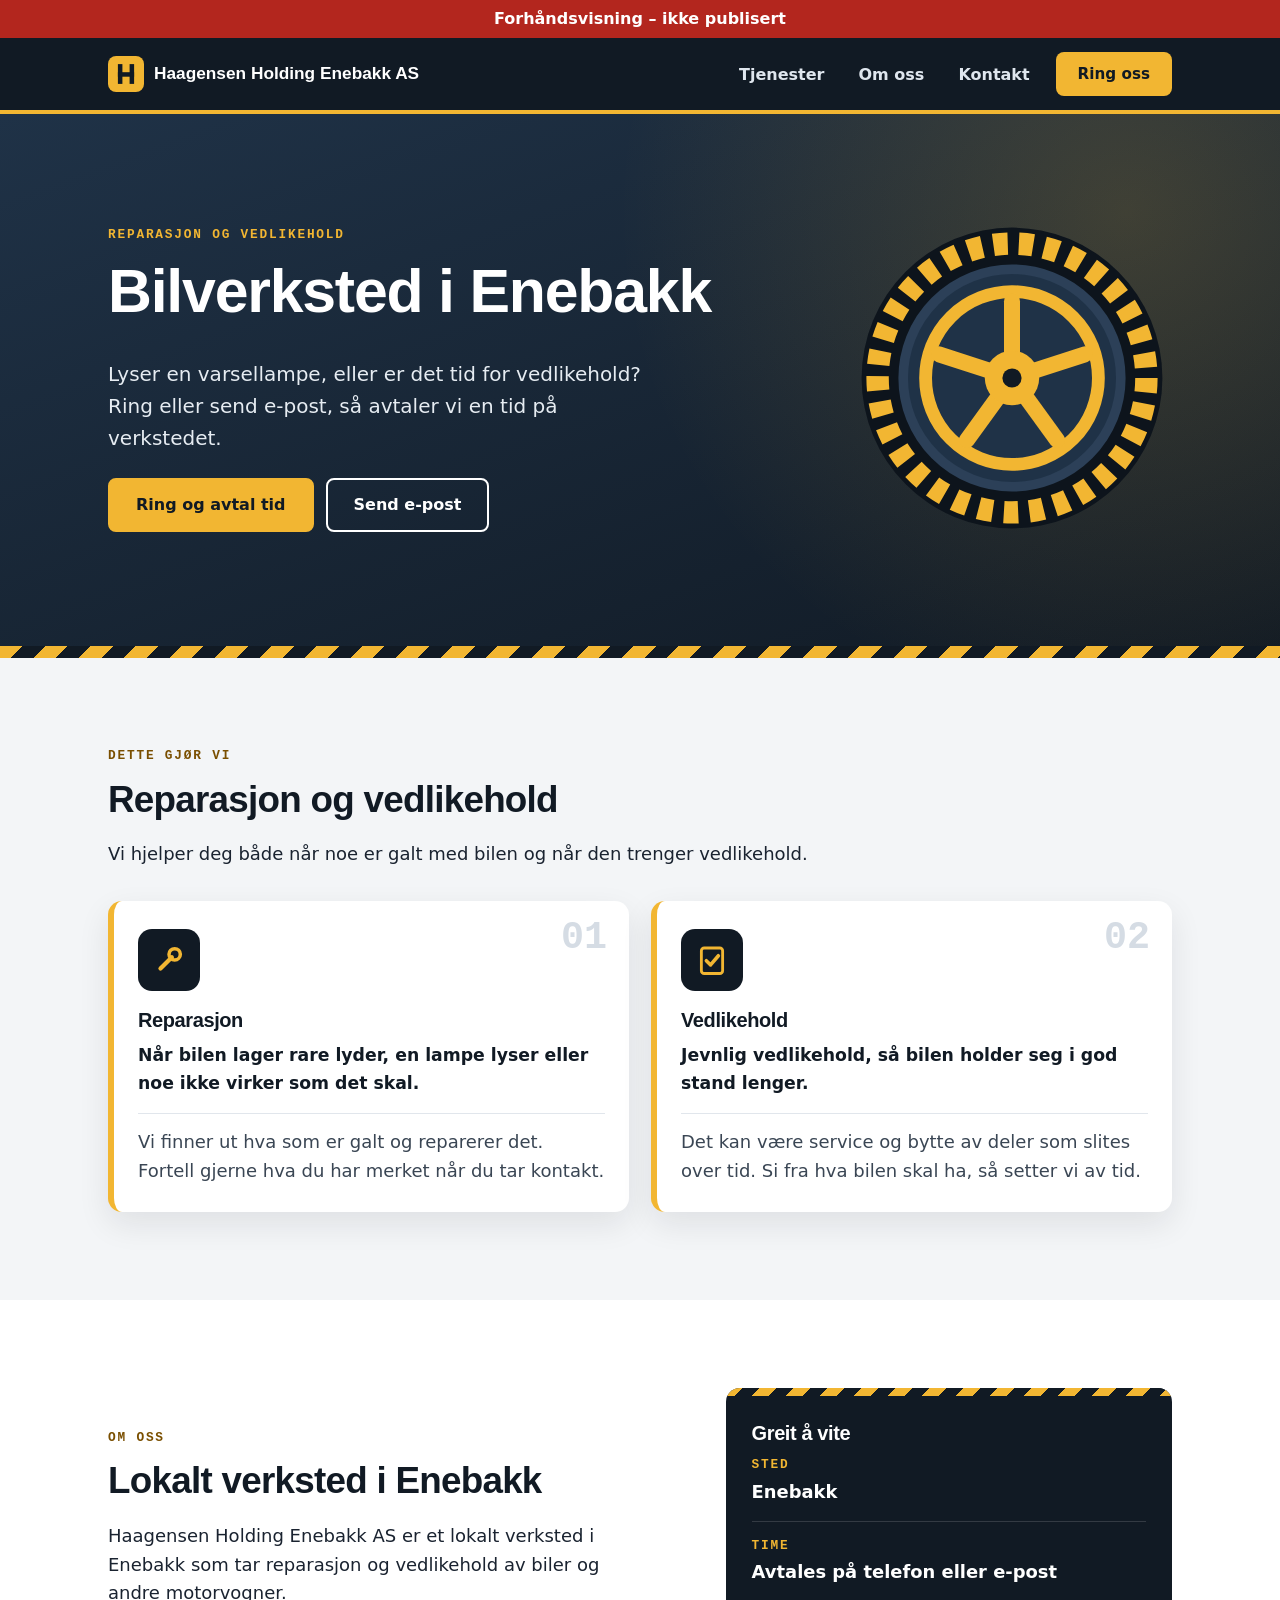
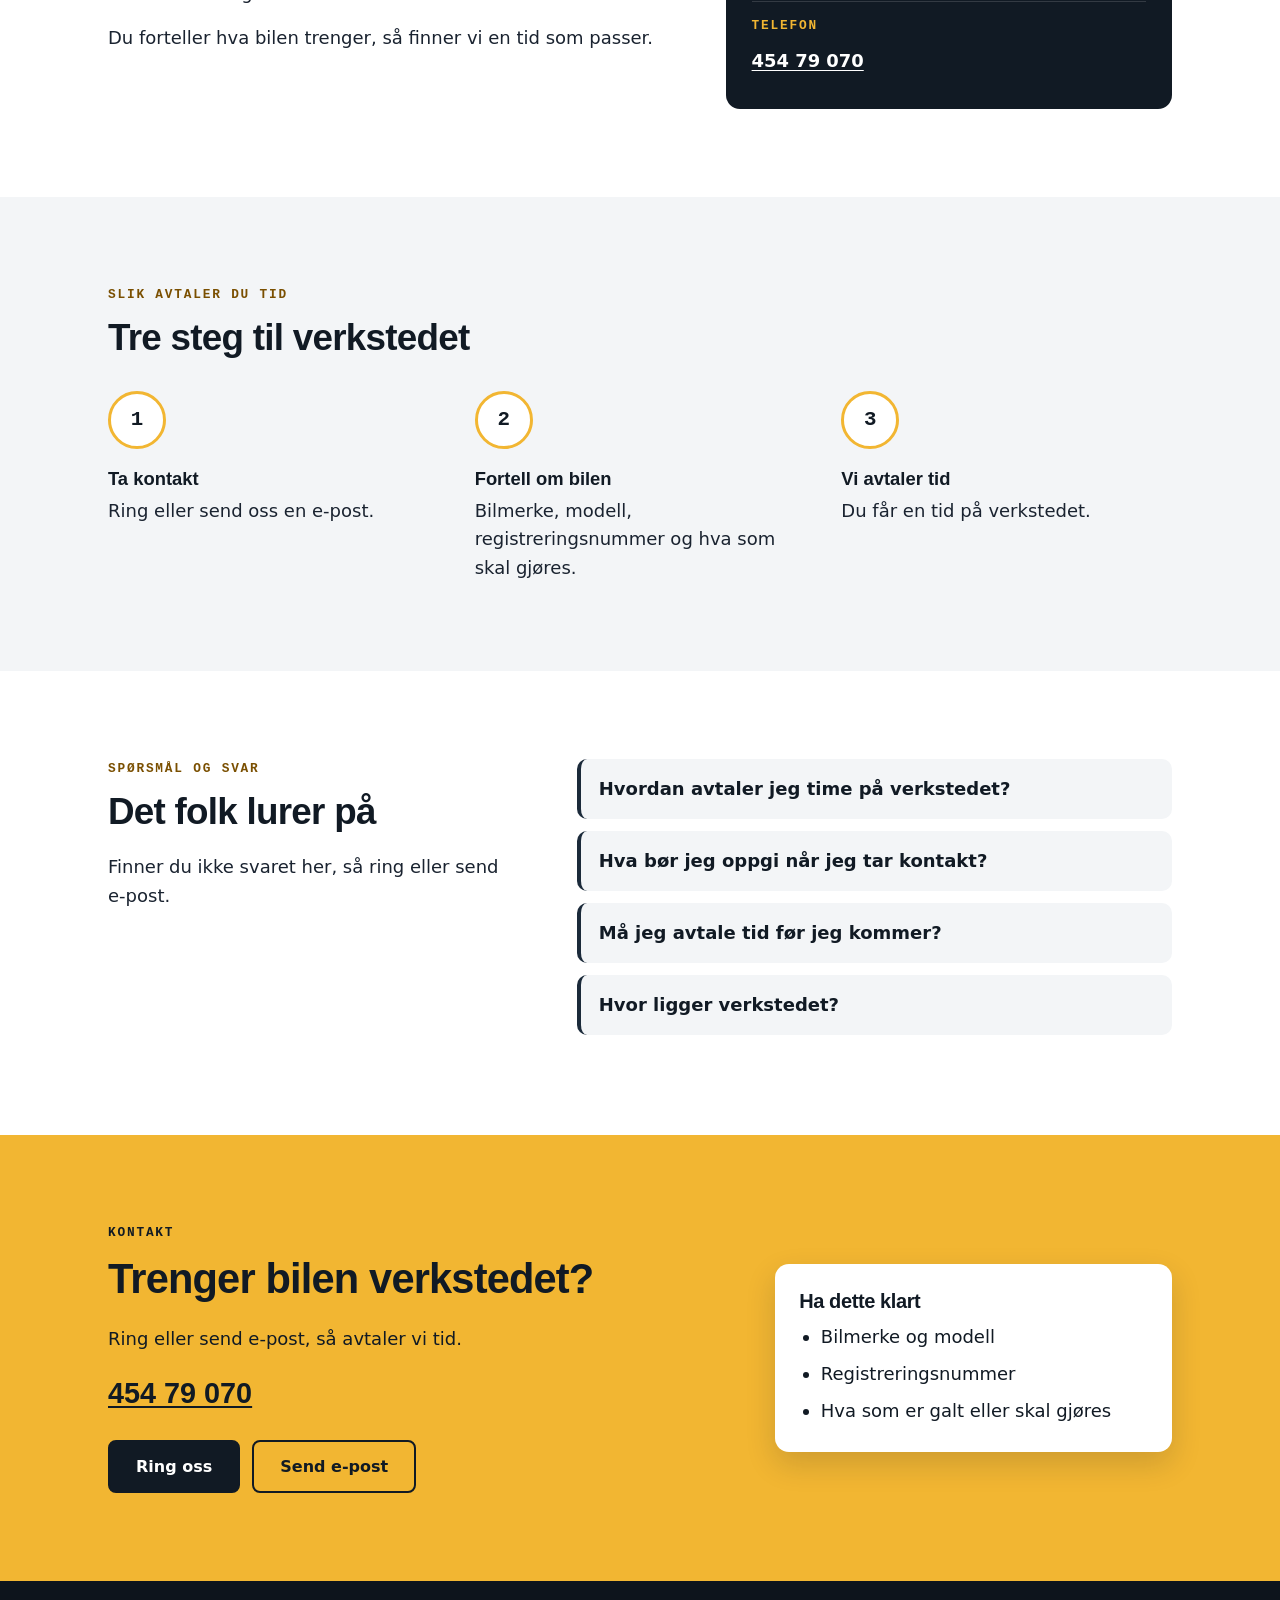
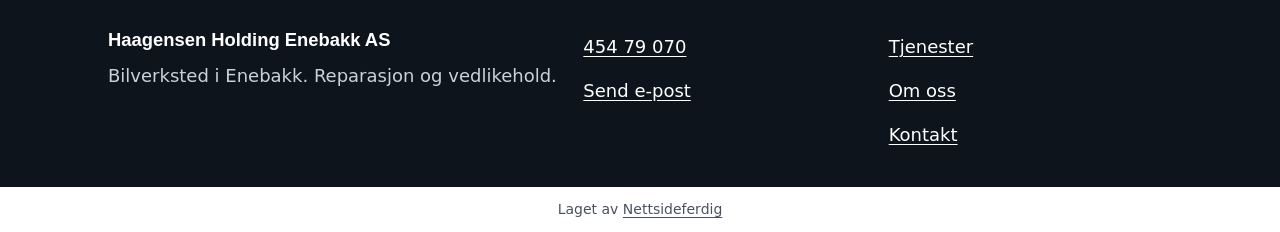
==== commit f897560c: "Forhåndsvisning" ====
--- a/index.html
+++ b/index.html
@@ -25,7 +25,7 @@
 <div class="forhandsstripe">Forhåndsvisning – ikke publisert</div>
 <header class="topp"><div class="in"><a class="logo" href="./"><svg class="merke" viewBox="0 0 40 40" aria-hidden="true"><rect width="40" height="40" rx="9" fill="#f2b632"/><rect x="11" y="9" width="5" height="22" fill="#111a24"/><rect x="24" y="9" width="5" height="22" fill="#111a24"/><rect x="11" y="18" width="18" height="5" fill="#111a24"/></svg><span>Haagensen Holding Enebakk AS</span></a><a class="ring" href="tel:45479070">Ring oss</a><nav aria-label="Hovedmeny"><ul><li><a href="./#tjenester">Tjenester</a></li><li><a href="./#om-oss">Om oss</a></li><li><a href="./#kontakt">Kontakt</a></li></ul></nav></div></header>
 <main>
-<section class="hero"><div class="in"><div class="hero-tekst"><p class="over">Reparasjon og vedlikehold</p><h1>Bilverksted i Enebakk</h1><p class="ingress">Lyser en varsellampe, eller er det tid for vedlikehold? Ring eller send e-post, så avtaler vi en tid på verkstedet.</p><div class="knapper"><a class="knapp" href="tel:45479070">Ring og avtal tid</a><a class="knapp lys" href="mailto:post@haagensen-holding.no">Send e-post</a></div></div><svg class="hero-dekor" viewBox="0 0 200 200" aria-hidden="true"><circle cx="100" cy="100" r="78" fill="none" stroke="#f2b632" stroke-width="22" stroke-dasharray="20 14"/><circle cx="100" cy="100" r="54" fill="none" stroke="#2c4058" stroke-width="10"/><line x1="66" y1="134" x2="122" y2="78" stroke="#ffffff" stroke-width="14" stroke-linecap="round"/><circle cx="130" cy="70" r="17" fill="none" stroke="#ffffff" stroke-width="11"/><circle cx="100" cy="100" r="9" fill="#f2b632"/></svg></div></section><section id="tjenester"><div class="in"><p class="over">Dette gjør vi</p><h2>Reparasjon og vedlikehold</h2><p>Vi hjelper deg både når noe er galt med bilen og når den trenger vedlikehold.</p><div class="kort-rutenett"><article class="tjeneste"><span class="nr" aria-hidden="true">01</span><div class="ikon" aria-hidden="true"><svg viewBox="0 0 48 48"><line x1="12" y1="36" x2="28" y2="20" stroke="currentColor" stroke-width="6" stroke-linecap="round"/><circle cx="32" cy="16" r="8" fill="none" stroke="currentColor" stroke-width="5"/></svg></div><h3>Reparasjon</h3><p class="kort">Når bilen lager rare lyder, en lampe lyser eller noe ikke virker som det skal.</p><p class="inngar">Vi finner ut hva som er galt og reparerer det. Fortell gjerne hva du har merket når du tar kontakt.</p></article><article class="tjeneste"><span class="nr" aria-hidden="true">02</span><div class="ikon" aria-hidden="true"><svg viewBox="0 0 48 48"><rect x="9" y="7" width="30" height="36" rx="4" fill="none" stroke="currentColor" stroke-width="4"/><polyline points="16,25 22,31 33,18" fill="none" stroke="currentColor" stroke-width="5" stroke-linecap="round" stroke-linejoin="round"/></svg></div><h3>Vedlikehold</h3><p class="kort">Jevnlig vedlikehold, så bilen holder seg i god stand lenger.</p><p class="inngar">Det kan være service og bytte av deler som slites over tid. Si fra hva bilen skal ha, så setter vi av tid.</p></article></div></div></section><section id="om-oss" class="hvit"><div class="in delt"><div><p class="over">Om oss</p><h2>Lokalt verksted i Enebakk</h2><p>Haagensen Holding Enebakk AS er et lokalt verksted i Enebakk som tar reparasjon og vedlikehold av biler og andre motorvogner.</p><p>Du forteller hva bilen trenger, så finner vi en tid som passer.</p></div><div class="skilt"><h3>Greit å vite</h3><dl><dt>Sted</dt><dd>Enebakk</dd><dt>Time</dt><dd>Avtales på telefon eller e-post</dd><dt>Telefon</dt><dd><a href="tel:45479070">454 79 070</a></dd></dl></div></div></section><section><div class="in"><p class="over">Slik avtaler du tid</p><h2>Tre steg til verkstedet</h2><ol class="steg"><li><span class="nr" aria-hidden="true">1</span><div><strong>Ta kontakt</strong><p>Ring eller send oss en e-post.</p></div></li><li><span class="nr" aria-hidden="true">2</span><div><strong>Fortell om bilen</strong><p>Bilmerke, modell, registreringsnummer og hva som skal gjøres.</p></div></li><li><span class="nr" aria-hidden="true">3</span><div><strong>Vi avtaler tid</strong><p>Du får en tid på verkstedet.</p></div></li></ol></div></section><section class="hvit faq"><div class="in delt"><div><p class="over">Spørsmål og svar</p><h2>Det folk lurer på</h2><p>Finner du ikke svaret her, så ring eller send e-post.</p></div><div><details><summary>Hvordan avtaler jeg time på verkstedet?</summary><p>Ring eller send oss en e-post og fortell hva bilen trenger, så avtaler vi tid.</p></details><details><summary>Hva bør jeg oppgi når jeg tar kontakt?</summary><p>Oppgi gjerne bilmerke, modell og registreringsnummer, og kort hva som er galt eller hva som skal gjøres.</p></details><details><summary>Må jeg avtale tid før jeg kommer?</summary><p>Ja, ta kontakt først, så finner vi en tid som passer for deg og verkstedet.</p></details><details><summary>Hvor ligger verkstedet?</summary><p>Verkstedet ligger i Enebakk.</p></details></div></div></section><section id="kontakt" class="kontaktband"><div class="in"><div><p class="over">Kontakt</p><h2>Trenger bilen verkstedet?</h2><p>Ring eller send e-post, så avtaler vi tid.</p><p class="tlf"><a href="tel:45479070">454 79 070</a></p><div class="knapper"><a class="knapp mork" href="tel:45479070">Ring oss</a><a class="knapp strek" href="mailto:post@haagensen-holding.no">Send e-post</a></div></div><div class="lapp"><h3>Ha dette klart</h3><ul><li>Bilmerke og modell</li><li>Registreringsnummer</li><li>Hva som er galt eller skal gjøres</li></ul></div></div></section>
+<section class="hero"><div class="in"><div class="hero-tekst"><p class="over">Reparasjon og vedlikehold</p><h1>Bilverksted i Enebakk</h1><p class="ingress">Lyser en varsellampe, eller er det tid for vedlikehold? Ring eller send e-post, så avtaler vi en tid på verkstedet.</p><div class="knapper"><a class="knapp" href="tel:45479070">Ring og avtal tid</a><a class="knapp lys" href="mailto:post@haagensen-holding.no">Send e-post</a></div></div><svg class="hero-dekor" viewBox="0 0 200 200" aria-hidden="true"><circle cx="100" cy="100" r="94" fill="#0d141c"/><circle cx="100" cy="100" r="84" fill="none" stroke="#f2b632" stroke-width="14" stroke-dasharray="9 7"/><circle cx="100" cy="100" r="68" fill="#1f3247" stroke="#2c4058" stroke-width="6"/><circle cx="100" cy="100" r="54" fill="none" stroke="#f2b632" stroke-width="8"/><g stroke="#f2b632" stroke-width="10" stroke-linecap="round"><line x1="100" y1="100" x2="100" y2="52"/><line x1="100" y1="100" x2="145.6" y2="85.2"/><line x1="100" y1="100" x2="128.2" y2="138.8"/><line x1="100" y1="100" x2="71.8" y2="138.8"/><line x1="100" y1="100" x2="54.4" y2="85.2"/></g><circle cx="100" cy="100" r="17" fill="#f2b632"/><circle cx="100" cy="100" r="6" fill="#111a24"/></svg></div></section><section id="tjenester"><div class="in"><p class="over">Dette gjør vi</p><h2>Reparasjon og vedlikehold</h2><p>Vi hjelper deg både når noe er galt med bilen og når den trenger vedlikehold.</p><div class="kort-rutenett"><article class="tjeneste"><span class="nr" aria-hidden="true">01</span><div class="ikon" aria-hidden="true"><svg viewBox="0 0 48 48"><line x1="12" y1="36" x2="28" y2="20" stroke="currentColor" stroke-width="6" stroke-linecap="round"/><circle cx="32" cy="16" r="8" fill="none" stroke="currentColor" stroke-width="5"/></svg></div><h3>Reparasjon</h3><p class="kort">Når bilen lager rare lyder, en lampe lyser eller noe ikke virker som det skal.</p><p class="inngar">Vi finner ut hva som er galt og reparerer det. Fortell gjerne hva du har merket når du tar kontakt.</p></article><article class="tjeneste"><span class="nr" aria-hidden="true">02</span><div class="ikon" aria-hidden="true"><svg viewBox="0 0 48 48"><rect x="9" y="7" width="30" height="36" rx="4" fill="none" stroke="currentColor" stroke-width="4"/><polyline points="16,25 22,31 33,18" fill="none" stroke="currentColor" stroke-width="5" stroke-linecap="round" stroke-linejoin="round"/></svg></div><h3>Vedlikehold</h3><p class="kort">Jevnlig vedlikehold, så bilen holder seg i god stand lenger.</p><p class="inngar">Det kan være service og bytte av deler som slites over tid. Si fra hva bilen skal ha, så setter vi av tid.</p></article></div></div></section><section id="om-oss" class="hvit"><div class="in delt"><div><p class="over">Om oss</p><h2>Lokalt verksted i Enebakk</h2><p>Haagensen Holding Enebakk AS er et lokalt verksted i Enebakk som tar reparasjon og vedlikehold av biler og andre motorvogner.</p><p>Du forteller hva bilen trenger, så finner vi en tid som passer.</p></div><div class="skilt"><h3>Greit å vite</h3><dl><dt>Sted</dt><dd>Enebakk</dd><dt>Time</dt><dd>Avtales på telefon eller e-post</dd><dt>Telefon</dt><dd><a href="tel:45479070">454 79 070</a></dd></dl></div></div></section><section><div class="in"><p class="over">Slik avtaler du tid</p><h2>Tre steg til verkstedet</h2><ol class="steg"><li><span class="nr" aria-hidden="true">1</span><div><strong>Ta kontakt</strong><p>Ring eller send oss en e-post.</p></div></li><li><span class="nr" aria-hidden="true">2</span><div><strong>Fortell om bilen</strong><p>Bilmerke, modell, registreringsnummer og hva som skal gjøres.</p></div></li><li><span class="nr" aria-hidden="true">3</span><div><strong>Vi avtaler tid</strong><p>Du får en tid på verkstedet.</p></div></li></ol></div></section><section class="hvit faq"><div class="in delt"><div><p class="over">Spørsmål og svar</p><h2>Det folk lurer på</h2><p>Finner du ikke svaret her, så ring eller send e-post.</p></div><div><details><summary>Hvordan avtaler jeg time på verkstedet?</summary><p>Ring eller send oss en e-post og fortell hva bilen trenger, så avtaler vi tid.</p></details><details><summary>Hva bør jeg oppgi når jeg tar kontakt?</summary><p>Oppgi gjerne bilmerke, modell og registreringsnummer, og kort hva som er galt eller hva som skal gjøres.</p></details><details><summary>Må jeg avtale tid før jeg kommer?</summary><p>Ja, ta kontakt først, så finner vi en tid som passer for deg og verkstedet.</p></details><details><summary>Hvor ligger verkstedet?</summary><p>Verkstedet ligger i Enebakk.</p></details></div></div></section><section id="kontakt" class="kontaktband"><div class="in"><div><p class="over">Kontakt</p><h2>Trenger bilen verkstedet?</h2><p>Ring eller send e-post, så avtaler vi tid.</p><p class="tlf"><a href="tel:45479070">454 79 070</a></p><div class="knapper"><a class="knapp mork" href="tel:45479070">Ring oss</a><a class="knapp strek" href="mailto:post@haagensen-holding.no">Send e-post</a></div></div><div class="lapp"><h3>Ha dette klart</h3><ul><li>Bilmerke og modell</li><li>Registreringsnummer</li><li>Hva som er galt eller skal gjøres</li></ul></div></div></section>
 </main>
 <footer class="bunn"><div class="in"><div><p><strong>Haagensen Holding Enebakk AS</strong></p><p>Bilverksted i Enebakk. Reparasjon og vedlikehold.</p></div><ul><li><a href="tel:45479070">454 79 070</a></li><li><a href="mailto:post@haagensen-holding.no">Send e-post</a></li></ul><nav aria-label="Sider"><ul><li><a href="./#tjenester">Tjenester</a></li><li><a href="./#om-oss">Om oss</a></li><li><a href="./#kontakt">Kontakt</a></li></ul></nav></div></footer>
 <p class="nf-byra">Laget av <a href="https://nettsideferdig.no/">Nettsideferdig</a></p>
--- a/style.css
+++ b/style.css
@@ -45,7 +45,7 @@
 .nf-skjema .nf-info { font-size: 0.875rem; color: #555; }
 
 /* Designet */
-*{box-sizing:border-box}body{margin:0;font-family:system-ui,Segoe UI,Helvetica,Arial,sans-serif;font-size:17px;line-height:1.6;color:#1a2330;background:#f3f5f7}img{display:block;width:100%;height:auto}h1,h2,h3{font-family:Helvetica Neue,Helvetica,Arial,system-ui,sans-serif;font-weight:800;line-height:1.1;letter-spacing:-.02em;color:#111a24;margin:0 0 .55em}h1{font-size:2.5rem}h2{font-size:1.85rem}h3{font-size:1.25rem}p{margin:0 0 1rem;max-width:62ch}a{color:#1b2a3a;text-underline-offset:3px}a:focus-visible,summary:focus-visible{outline:3px solid #f2b632;outline-offset:3px}.in{width:100%;max-width:1120px;margin:0 auto;padding:0 18px}section{padding:60px 0}.hvit{background:#fff}.over{font-family:ui-monospace,SFMono-Regular,Menlo,Consolas,monospace;text-transform:uppercase;letter-spacing:.14em;font-size:.8rem;font-weight:700;color:#7a4f00;margin:0 0 .8rem}.topp{background:#111a24;color:#fff;border-bottom:4px solid #f2b632}.topp .in{display:flex;flex-wrap:wrap;align-items:center;justify-content:space-between;gap:0 12px;padding:8px 14px 2px}.logo{display:flex;align-items:center;gap:10px;min-height:48px;max-width:230px;color:#fff;text-decoration:none;font-family:Helvetica Neue,Helvetica,Arial,sans-serif;font-weight:800;font-size:.98rem;line-height:1.15}.merke{width:36px;height:36px;flex:none}.topp a.ring{display:inline-flex;align-items:center;justify-content:center;min-height:44px;padding:8px 16px;border-radius:8px;background:#f2b632;color:#111a24;font-weight:800;font-size:.95rem;text-decoration:none;white-space:nowrap}.topp a.ring:hover{background:#ffc94d}.topp nav{width:100%;margin-left:-8px}.topp nav ul{list-style:none;margin:0;padding:0;display:flex;flex-wrap:wrap;gap:0}.topp nav a{display:inline-flex;align-items:center;min-height:44px;padding:6px 8px;color:#dfe6ee;font-weight:600;font-size:.92rem;text-decoration:none}.topp nav a:hover{color:#fff;text-decoration:underline}.hero{position:relative;overflow:hidden;background-color:#1b2a3a;background-image:radial-gradient(circle at 88% 18%,rgba(242,182,50,.18) 0,rgba(242,182,50,0) 42%),linear-gradient(160deg,#1f3247 0%,#111a24 100%);color:#e6ecf2;padding:64px 0 84px}.hero::after{content:"";position:absolute;left:0;right:0;bottom:0;height:12px;background:repeating-linear-gradient(135deg,#f2b632 0 16px,#111a24 16px 32px)}.hero .in{position:relative;display:grid;grid-template-columns:1fr;gap:32px;align-items:center}.hero-tekst{position:relative;z-index:1}.hero h1{color:#fff;font-size:2.7rem}.hero .over{color:#f2b632}.hero .ingress{font-size:1.12rem;color:#e6ecf2;max-width:44ch}.hero-dekor{position:absolute;right:-80px;top:-70px;width:240px;height:240px;opacity:.2}.knapper{display:flex;flex-wrap:wrap;gap:12px;margin-top:1.5rem}.knapp{display:inline-flex;align-items:center;justify-content:center;flex:1 1 200px;max-width:340px;min-height:52px;padding:12px 26px;border-radius:8px;border:2px solid #f2b632;background:#f2b632;color:#111a24;font-family:inherit;font-weight:800;font-size:1rem;text-decoration:none}.knapp:hover{background:#ffc94d;border-color:#ffc94d}.knapp.lys{background:transparent;color:#fff;border-color:#fff}.knapp.lys:hover{background:#fff;color:#111a24}.knapp.mork{background:#111a24;border-color:#111a24;color:#fff}.knapp.mork:hover{background:#1f3247;border-color:#1f3247}.knapp.strek{background:transparent;border-color:#111a24;color:#111a24}.knapp.strek:hover{background:#111a24;color:#fff}.kort-rutenett{display:grid;grid-template-columns:1fr;gap:22px;margin-top:2rem}.tjeneste{position:relative;background:#fff;border-radius:14px;padding:28px 24px 26px;border-left:6px solid #f2b632;box-shadow:0 12px 32px rgba(17,26,36,.09)}.tjeneste p:last-child{margin-bottom:0}.tjeneste .kort{font-size:1.08rem;font-weight:600;color:#111a24}.tjeneste .inngar{padding-top:14px;border-top:1px solid #e1e6ec;color:#3a4654}.ikon{display:flex;align-items:center;justify-content:center;width:62px;height:62px;margin-bottom:18px;border-radius:14px;background:#111a24;color:#f2b632}.ikon svg{width:34px;height:34px}.tjeneste .nr{position:absolute;right:22px;top:18px;font-family:ui-monospace,SFMono-Regular,Menlo,Consolas,monospace;font-size:2.4rem;font-weight:800;line-height:1;color:#d5dce4}.delt{display:grid;grid-template-columns:1fr;gap:30px;align-items:center}.skilt{position:relative;overflow:hidden;background:#111a24;color:#e6ecf2;border-radius:14px;padding:34px 26px 26px}.skilt::before{content:"";position:absolute;left:0;right:0;top:0;height:8px;background:repeating-linear-gradient(135deg,#f2b632 0 12px,#111a24 12px 24px)}.skilt h3{color:#fff}.skilt dl{margin:0}.skilt dt{font-family:ui-monospace,SFMono-Regular,Menlo,Consolas,monospace;text-transform:uppercase;letter-spacing:.14em;font-size:.8rem;font-weight:700;color:#f2b632}.skilt dd{margin:.15rem 0 0;padding-bottom:14px;margin-bottom:14px;border-bottom:1px solid rgba(255,255,255,.14);font-size:1.12rem;font-weight:700;color:#fff}.skilt dd:last-child{border-bottom:0;margin-bottom:0;padding-bottom:0}.skilt dd a{display:inline-flex;align-items:center;min-height:44px;color:#fff}.steg{list-style:none;margin:2rem 0 0;padding:0;display:grid;grid-template-columns:1fr;gap:22px}.steg li{display:grid;grid-template-columns:58px 1fr;gap:16px;align-items:start}.steg .nr{display:flex;align-items:center;justify-content:center;width:58px;height:58px;border-radius:50%;border:3px solid #f2b632;background:#fff;font-family:ui-monospace,SFMono-Regular,Menlo,Consolas,monospace;font-weight:800;font-size:1.3rem;color:#111a24}.steg strong{display:block;margin:4px 0 2px;font-family:Helvetica Neue,Helvetica,Arial,sans-serif;font-size:1.15rem;color:#111a24}.steg p{margin:0}.faq details{background:#f3f5f7;border-radius:10px;padding:6px 18px;margin-bottom:12px;border-left:4px solid #1b2a3a}.faq summary{display:flex;align-items:center;min-height:48px;cursor:pointer;font-weight:700;color:#111a24}.faq details p{padding-bottom:8px}.faq .delt{align-items:start}.kontaktband{position:relative;background:#f2b632;color:#111a24}.kontaktband .in{display:grid;grid-template-columns:1fr;gap:30px;align-items:center}.kontaktband h2{font-size:2.1rem}.kontaktband .over{color:#111a24}.kontaktband a:focus-visible{outline-color:#111a24}.tlf{margin:0 0 .3rem;font-family:ui-monospace,SFMono-Regular,Menlo,Consolas,monospace;font-size:1.5rem;font-weight:800;letter-spacing:.06em}.tlf a{display:inline-flex;align-items:center;min-height:44px;color:#111a24}.lapp{background:#fff;border-radius:14px;padding:26px 24px;box-shadow:0 12px 30px rgba(17,26,36,.16)}.lapp ul{margin:0;padding:0 0 0 1.2em}.lapp li{margin-bottom:.5rem}.lapp li:last-child{margin-bottom:0}.bunn{background:#0d141c;color:#c9d2dc;padding:44px 0 30px}.bunn .in{display:grid;grid-template-columns:1fr;gap:22px}.bunn strong{font-family:Helvetica Neue,Helvetica,Arial,sans-serif;font-size:1.15rem;color:#fff}.bunn p{margin-bottom:.4rem}.bunn a{color:#fff}.bunn ul{list-style:none;margin:0;padding:0}.bunn li a,.bunn a.lenke{display:inline-flex;align-items:center;min-height:44px}@media(min-width:640px){.kort-rutenett{grid-template-columns:1fr 1fr}.bunn .in{grid-template-columns:1.4fr 1fr}}@media(min-width:900px){body{font-size:18px}.in{padding:0 28px}section{padding:88px 0}h1{font-size:3rem}h2{font-size:2.3rem}.topp .in{flex-wrap:nowrap;padding:12px 28px}.logo{max-width:none;font-size:1.08rem}.topp nav{order:2;width:auto;margin-left:auto}.topp nav ul{gap:6px}.topp nav a{padding:8px 14px;font-size:1rem}.topp a.ring{order:3;padding:8px 22px}.hero{padding:104px 0 120px}.hero .in{grid-template-columns:1.3fr .7fr;gap:48px}.hero h1{font-size:3.8rem}.hero .ingress{font-size:1.25rem}.hero-dekor{position:static;width:100%;height:auto;max-width:340px;justify-self:end;opacity:1}.knapp{flex:0 1 auto}.delt{grid-template-columns:1.1fr .9fr;gap:72px}.faq .delt{grid-template-columns:.8fr 1.2fr}.steg{grid-template-columns:repeat(3,1fr);gap:36px}.steg li{grid-template-columns:1fr;gap:14px}.kontaktband .in{grid-template-columns:1.2fr .8fr;gap:72px}.kontaktband h2{font-size:2.6rem}.tlf{font-size:1.8rem}.bunn .in{grid-template-columns:1.6fr 1fr 1fr}}
+*{box-sizing:border-box}body{margin:0;font-family:system-ui,Segoe UI,Helvetica,Arial,sans-serif;font-size:17px;line-height:1.6;color:#1a2330;background:#f3f5f7}img{display:block;width:100%;height:auto}h1,h2,h3{font-family:Helvetica Neue,Helvetica,Arial,system-ui,sans-serif;font-weight:800;line-height:1.1;letter-spacing:-.02em;color:#111a24;margin:0 0 .55em}h1{font-size:2.5rem}h2{font-size:1.85rem}h3{font-size:1.25rem}p{margin:0 0 1rem;max-width:62ch}a{color:#1b2a3a;text-underline-offset:3px}a:focus-visible,summary:focus-visible{outline:3px solid #f2b632;outline-offset:3px}.in{width:100%;max-width:1120px;margin:0 auto;padding:0 18px}section{padding:60px 0}.hvit{background:#fff}.over{font-family:ui-monospace,SFMono-Regular,Menlo,Consolas,monospace;text-transform:uppercase;letter-spacing:.14em;font-size:.8rem;font-weight:700;color:#7a4f00;margin:0 0 .8rem}.topp{background:#111a24;color:#fff;border-bottom:4px solid #f2b632}.topp .in{display:flex;flex-wrap:wrap;align-items:center;justify-content:space-between;gap:0 12px;padding:8px 14px 2px}.logo{display:flex;align-items:center;gap:10px;min-height:48px;max-width:230px;color:#fff;text-decoration:none;font-family:Helvetica Neue,Helvetica,Arial,sans-serif;font-weight:800;font-size:.98rem;line-height:1.15}.merke{width:36px;height:36px;flex:none}.topp a.ring{display:inline-flex;align-items:center;justify-content:center;min-height:44px;padding:8px 16px;border-radius:8px;background:#f2b632;color:#111a24;font-weight:800;font-size:.95rem;text-decoration:none;white-space:nowrap}.topp a.ring:hover{background:#ffc94d}.topp nav{width:100%;margin-left:-8px}.topp nav ul{list-style:none;margin:0;padding:0;display:flex;flex-wrap:wrap;gap:0}.topp nav a{display:inline-flex;align-items:center;min-height:44px;padding:6px 8px;color:#dfe6ee;font-weight:600;font-size:.92rem;text-decoration:none}.topp nav a:hover{color:#fff;text-decoration:underline}.hero{position:relative;overflow:hidden;background-color:#1b2a3a;background-image:radial-gradient(circle at 88% 18%,rgba(242,182,50,.18) 0,rgba(242,182,50,0) 42%),linear-gradient(160deg,#1f3247 0%,#111a24 100%);color:#e6ecf2;padding:64px 0 84px}.hero::after{content:"";position:absolute;left:0;right:0;bottom:0;height:12px;background:repeating-linear-gradient(135deg,#f2b632 0 16px,#111a24 16px 32px)}.hero .in{position:relative;display:grid;grid-template-columns:1fr;gap:32px;align-items:center}.hero-tekst{position:relative;z-index:1}.hero h1{color:#fff;font-size:2.7rem}.hero .over{color:#f2b632}.hero .ingress{font-size:1.12rem;color:#e6ecf2;max-width:44ch}.hero-dekor{display:none}.knapper{display:flex;flex-wrap:wrap;gap:12px;margin-top:1.5rem}.knapp{display:inline-flex;align-items:center;justify-content:center;flex:1 1 200px;max-width:340px;min-height:52px;padding:12px 26px;border-radius:8px;border:2px solid #f2b632;background:#f2b632;color:#111a24;font-family:inherit;font-weight:800;font-size:1rem;text-decoration:none}.knapp:hover{background:#ffc94d;border-color:#ffc94d}.knapp.lys{background:transparent;color:#fff;border-color:#fff}.knapp.lys:hover{background:#fff;color:#111a24}.knapp.mork{background:#111a24;border-color:#111a24;color:#fff}.knapp.mork:hover{background:#1f3247;border-color:#1f3247}.knapp.strek{background:transparent;border-color:#111a24;color:#111a24}.knapp.strek:hover{background:#111a24;color:#fff}.kort-rutenett{display:grid;grid-template-columns:1fr;gap:22px;margin-top:2rem}.tjeneste{position:relative;background:#fff;border-radius:14px;padding:28px 24px 26px;border-left:6px solid #f2b632;box-shadow:0 12px 32px rgba(17,26,36,.09)}.tjeneste p:last-child{margin-bottom:0}.tjeneste .kort{font-size:1.08rem;font-weight:600;color:#111a24}.tjeneste .inngar{padding-top:14px;border-top:1px solid #e1e6ec;color:#3a4654}.ikon{display:flex;align-items:center;justify-content:center;width:62px;height:62px;margin-bottom:18px;border-radius:14px;background:#111a24;color:#f2b632}.ikon svg{width:34px;height:34px}.tjeneste .nr{position:absolute;right:22px;top:18px;font-family:ui-monospace,SFMono-Regular,Menlo,Consolas,monospace;font-size:2.4rem;font-weight:800;line-height:1;color:#d5dce4}.delt{display:grid;grid-template-columns:1fr;gap:30px;align-items:center}.skilt{position:relative;overflow:hidden;background:#111a24;color:#e6ecf2;border-radius:14px;padding:34px 26px 26px}.skilt::before{content:"";position:absolute;left:0;right:0;top:0;height:8px;background:repeating-linear-gradient(135deg,#f2b632 0 12px,#111a24 12px 24px)}.skilt h3{color:#fff}.skilt dl{margin:0}.skilt dt{font-family:ui-monospace,SFMono-Regular,Menlo,Consolas,monospace;text-transform:uppercase;letter-spacing:.14em;font-size:.8rem;font-weight:700;color:#f2b632}.skilt dd{margin:.15rem 0 0;padding-bottom:14px;margin-bottom:14px;border-bottom:1px solid rgba(255,255,255,.14);font-size:1.12rem;font-weight:700;color:#fff}.skilt dd:last-child{border-bottom:0;margin-bottom:0;padding-bottom:0}.skilt dd a{display:inline-flex;align-items:center;min-height:44px;color:#fff}.steg{list-style:none;margin:2rem 0 0;padding:0;display:grid;grid-template-columns:1fr;gap:22px;align-items:start}.steg li{display:grid;grid-template-columns:58px 1fr;gap:16px;align-items:start;align-content:start}.steg .nr{display:flex;align-items:center;justify-content:center;width:58px;height:58px;flex:none;border-radius:50%;border:3px solid #f2b632;background:#fff;font-family:ui-monospace,SFMono-Regular,Menlo,Consolas,monospace;font-weight:800;font-size:1.3rem;color:#111a24}.steg strong{display:block;margin:4px 0 2px;font-family:Helvetica Neue,Helvetica,Arial,sans-serif;font-size:1.15rem;line-height:1.3;color:#111a24}.steg p{margin:0}.faq details{background:#f3f5f7;border-radius:10px;padding:6px 18px;margin-bottom:12px;border-left:4px solid #1b2a3a}.faq summary{display:flex;align-items:center;min-height:48px;cursor:pointer;font-weight:700;color:#111a24}.faq details p{padding-bottom:8px}.faq .delt{align-items:start}.kontaktband{position:relative;background:#f2b632;color:#111a24}.kontaktband .in{display:grid;grid-template-columns:1fr;gap:30px;align-items:center}.kontaktband h2{font-size:2.1rem}.kontaktband .over{color:#111a24}.kontaktband a:focus-visible{outline-color:#111a24}.tlf{margin:0 0 .3rem;font-family:Helvetica Neue,Helvetica,Arial,system-ui,sans-serif;font-size:1.5rem;font-weight:800;letter-spacing:0}.tlf a{display:inline-flex;align-items:center;min-height:44px;color:#111a24}.lapp{background:#fff;border-radius:14px;padding:26px 24px;box-shadow:0 12px 30px rgba(17,26,36,.16)}.lapp ul{margin:0;padding:0 0 0 1.2em}.lapp li{margin-bottom:.5rem}.lapp li:last-child{margin-bottom:0}.bunn{background:#0d141c;color:#c9d2dc;padding:44px 0 30px}.bunn .in{display:grid;grid-template-columns:1fr;gap:22px}.bunn strong{font-family:Helvetica Neue,Helvetica,Arial,sans-serif;font-size:1.15rem;color:#fff}.bunn p{margin-bottom:.4rem}.bunn a{color:#fff}.bunn ul{list-style:none;margin:0;padding:0}.bunn li a,.bunn a.lenke{display:inline-flex;align-items:center;min-height:44px}@media(min-width:640px){.kort-rutenett{grid-template-columns:1fr 1fr}.bunn .in{grid-template-columns:1.4fr 1fr}}@media(min-width:900px){body{font-size:18px}.in{padding:0 28px}section{padding:88px 0}h1{font-size:3rem}h2{font-size:2.3rem}.topp .in{flex-wrap:nowrap;padding:12px 28px}.logo{max-width:none;font-size:1.08rem}.topp nav{order:2;width:auto;margin-left:auto}.topp nav ul{gap:6px}.topp nav a{padding:8px 14px;font-size:1rem}.topp a.ring{order:3;padding:8px 22px}.hero{padding:104px 0 120px}.hero .in{grid-template-columns:1.3fr .7fr;gap:48px}.hero h1{font-size:3.8rem}.hero .ingress{font-size:1.25rem}.hero-dekor{display:block;position:static;width:100%;height:auto;max-width:320px;justify-self:end}.knapp{flex:0 1 auto}.delt{grid-template-columns:1.1fr .9fr;gap:72px}.faq .delt{grid-template-columns:.8fr 1.2fr}.steg{grid-template-columns:repeat(3,1fr);gap:36px}.steg li{display:flex;flex-direction:column;align-items:flex-start;justify-content:flex-start;gap:0}.steg .nr{margin:0 0 18px}.steg strong{margin:0 0 6px}.kontaktband .in{grid-template-columns:1.2fr .8fr;gap:72px}.kontaktband h2{font-size:2.6rem}.tlf{font-size:1.8rem}.bunn .in{grid-template-columns:1.6fr 1fr 1fr}}
 
 /* Fast fra Sidefabrikken */
 .forhandsstripe { display: block !important; position: relative !important; z-index: 2147483647 !important; background: #b3261e !important; color: #fff !important; text-align: center !important; padding: 0.5rem 1rem !important; font: 600 1rem/1.4 system-ui, sans-serif !important; visibility: visible !important; opacity: 1 !important; max-height: none !important; height: auto !important; min-height: 0 !important; overflow: visible !important; margin: 0 !important; top: auto !important; left: auto !important; right: auto !important; bottom: auto !important; width: auto !important; transform: none !important; clip-path: none !important; filter: none !important; text-indent: 0 !important; font-size: 1rem !important; }
